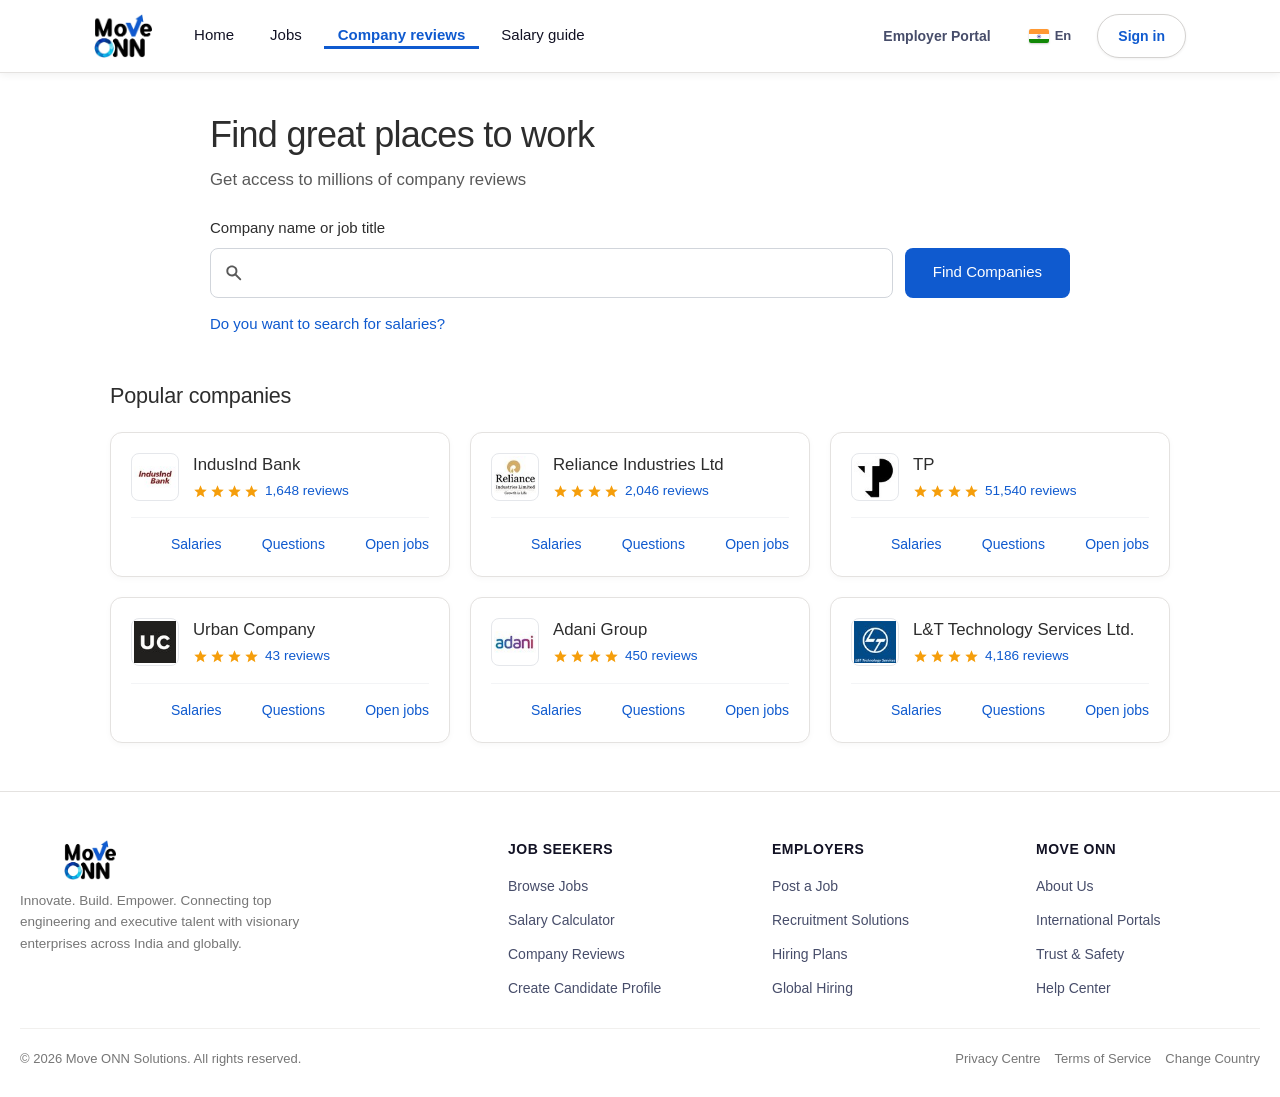
==== companies.html @ 1a577fd4 "Move ONN by Yuvi: Complete ground-up codebase with all root files" ====
<!DOCTYPE html>
<html lang="en">
<head>
  <meta charset="UTF-8">
  <meta name="viewport" content="width=device-width, initial-scale=1.0, maximum-scale=1.0, user-scalable=no, viewport-fit=cover">
  <title>Company Reviews & Top Employers - Move ONN Consultancy</title>
  <meta name="description" content="Discover top workplaces, browse employee reviews, company culture ratings, and explore open jobs across India with Move ONN Consultancy.">
  <link rel="icon" href="assets/images/moveonn-icon.png" type="image/png">

  <!-- Local Offline CSS Engine (Strictly Modular, Zero External CDN) -->
  <link rel="stylesheet" href="css/bootstrap.min.css">
  <link rel="stylesheet" href="css/common.css">
  <link rel="stylesheet" href="css/header.css">
  <link rel="stylesheet" href="css/companies.css">
  <link rel="stylesheet" href="css/footer.css">

  <!-- Instant Pre-Hydration & Zero-FOUC Engine -->
  <script>
    (function() {
      try {
        var c = localStorage.getItem('jt_country') || 'IN';
        var l = localStorage.getItem('jt_lang') || 'en';
        var u = localStorage.getItem('moveonn_user') || null;
        document.documentElement.setAttribute('data-country', c);
        document.documentElement.setAttribute('data-lang', l);
        document.documentElement.setAttribute('lang', l);
        if (u) {
          document.documentElement.classList.add('jt-user-logged-in');
        }
      } catch(e) {}
    })();
  </script>
</head>
<body class="page-companies">

  <!-- ==========================================================================
       1. Single Unified Responsive Navbar (Complies with PROJECT_STANDARDS.md)
       ========================================================================== -->
  <header class="jt-header">
    <div class="container jt-navbar">
      
      <!-- Brand Logo -->
      <a href="index.html" class="jt-brand" aria-label="Move ONN Home">
        <img src="assets/images/moveonn-logo.png" alt="Move ONN" class="jt-logo">
      </a>

      <!-- Desktop Navigation Menu (Visible >= 992px) -->
      <nav class="jt-nav-menu" aria-label="Main Navigation">
        <ul class="jt-nav-list">
          <li><a href="index.html" class="jt-nav-item">Home</a></li>
          <li><a href="jobs.html" class="jt-nav-item">Jobs</a></li>
          <li><a href="companies.html" class="jt-nav-item active">Company reviews</a></li>
          <li><a href="salaries.html" class="jt-nav-item">Salary guide</a></li>
        </ul>
      </nav>

      <!-- Right Action Area -->
      <div class="jt-nav-actions">
        <a href="hire.html" class="jt-btn-hire">Employer Portal</a>
        <!-- Country Selector -->
        <a href="countries.html" class="jt-action-country" aria-label="Change country">
          <span class="jt-flag"><img src="assets/flags/in.svg" alt="India" class="jt-nav-flag-img"></span> <span class="jt-lang">En</span>
        </a>
        <script>
          (function(){
            try {
              var f = localStorage.getItem('jt_flag');
              var l = localStorage.getItem('jt_lang');
              if (f) {
                var el = document.currentScript.previousElementSibling.querySelector('.jt-nav-flag-img');
                if (el) el.src = f;
              }
              if (l) {
                var tl = document.currentScript.previousElementSibling.querySelector('.jt-lang');
                if (tl) tl.textContent = l.toUpperCase();
              }
            } catch(e){}
          })();
        </script>

        <!-- Dynamic Auth Button (Sign In Button / Profile Avatar) -->
        <div id="jtAuthButtonContainer">
          <button type="button" class="jt-btn-signin-nav" onclick="window.openAuthModal('signin')">
            Sign in
          </button>
        </div>
        <script>
          (function(){
            try {
              var u = localStorage.getItem('moveonn_user') || null;
              if (u) {
                var user = JSON.parse(u);
                var email = (user && user.email) ? user.email.toLowerCase().trim() : '';
                var safeEmail = email ? email.replace(/[^a-z0-9]/g, '_') : '';
                var cImg = null;
                if (safeEmail) {
                  cImg = localStorage.getItem('jt_user_avatar_img__' + safeEmail);
                }
                if (!cImg && email) {
                  cImg = localStorage.getItem('jt_user_avatar_img__' + email);
                }
                if (!cImg) {
                  cImg = localStorage.getItem('jt_user_avatar_img') || (user ? user.avatar : null);
                }
                var avatarInner = cImg 
                  ? '<img src="' + cImg + '" alt="' + (user.name || '') + '" style="width:100%; height:100%; object-fit:cover; border-radius:50%;">'
                  : '<svg viewBox="0 0 24 24" width="22" height="22" fill="#64748b" style="display:block;"><path d="M12 12c2.76 0 5-2.24 5-5s-2.24-5-5-5-5 2.24-5 5 2.24 5 5 5zm0 2c-3.33 0-10 1.67-10 5v3h20v-3c0-3.33-6.67-5-10-5z" /></svg>';
                
                var plan = email ? (localStorage.getItem('jt_user_plan__' + email) || 'free') : 'free';
                var planBadge = '';
                if (plan === 'growth') planBadge = '<span style="margin-left:auto; font-size:10px; padding:2px 6px; background:#004687; color:#fff; border-radius:4px; font-weight:700;">PRO</span>';
                else if (plan === 'enterprise') planBadge = '<span style="margin-left:auto; font-size:10px; padding:2px 6px; background:#004687; color:#fff; border-radius:4px; font-weight:700;">ENTERPRISE</span>';
                
                var c = document.getElementById('jtAuthButtonContainer');
                if (c) {
                  c.innerHTML = '<div class="position-relative">' +
                    '<button type="button" class="jt-user-avatar-btn" id="jtUserAvatarBtn" aria-label="User account menu" aria-expanded="false" onclick="window.handleAvatarClick(event)">' +
                    avatarInner +
                    '</button>' +
                    '<div class="jt-user-dropdown" id="jtUserDropdown">' +
                    '<a href="profile.html" class="jt-user-dropdown-link"><svg width="16" height="16" fill="none" stroke="currentColor" stroke-width="2" viewBox="0 0 24 24"><path d="M20 21v-2a4 4 0 0 0-4-4H8a4 4 0 0 0-4 4v2"></path><circle cx="12" cy="7" r="4"></circle></svg><span>Profile Dashboard</span>' + planBadge + '</a>' +
                    '<a href="jobs.html?tab=saved" class="jt-user-dropdown-link"><svg width="16" height="16" fill="none" stroke="currentColor" stroke-width="2" viewBox="0 0 24 24"><path d="M19 21l-7-5-7 5V5a2 2 0 0 1 2-2h10a2 2 0 0 1 2 2z"></path></svg><span>My Saved Jobs</span></a>' +
                    '<a href="employer-dashboard.html" class="jt-user-dropdown-link"><svg width="16" height="16" fill="none" stroke="currentColor" stroke-width="2" viewBox="0 0 24 24"><rect x="2" y="7" width="20" height="14" rx="2" ry="2"></rect><path d="M16 21V5a2 2 0 0 0-2-2h-4a2 2 0 0 0-2 2v16"></path></svg><span>Employer Portal</span></a>' +
                    '<div class="jt-user-dropdown-divider"></div>' +
                    '<button type="button" class="jt-user-dropdown-signout" onclick="window.performSignOut()"><svg width="16" height="16" fill="none" stroke="currentColor" stroke-width="2" viewBox="0 0 24 24"><path d="M9 21H5a2 2 0 0 1-2-2V5a2 2 0 0 1 2-2h4"></path><polyline points="16 17 21 12 16 7"></polyline><line x1="21" y1="12" x2="9" y2="12"></line></svg><span>Sign out</span></button>' +
                    '</div></div>';
                }
              }
            } catch(e) {}
          })();
        </script>

        <!-- Mobile Hamburger Toggle (Strictly hidden >= 992px) -->
        <button type="button" class="jt-burger-btn" id="jtBurgerBtn" aria-label="Toggle navigation menu" aria-expanded="false">
          <span class="jt-burger-line"></span>
          <span class="jt-burger-line"></span>
          <span class="jt-burger-line"></span>
        </button>
      </div>

    </div>

    <!-- Mobile Off-Canvas Drawer (Unified within same component) -->
    <div class="jt-mobile-drawer" id="jtMobileDrawer">
      <div class="jt-drawer-backdrop" id="jtDrawerBackdrop"></div>
      <div class="jt-drawer-panel">
        <div class="jt-drawer-header">
          <img src="assets/images/moveonn-logo.png" alt="Move ONN" class="jt-logo-sm">
          <button type="button" class="jt-drawer-close" id="jtDrawerCloseBtn" aria-label="Close menu">&times;</button>
        </div>
        <div class="jt-drawer-body">
          <!-- Injected Mobile Auth Profile or Sign-in button -->
          <div id="jtDrawerAuthSection" class="jt-drawer-auth"></div>
          
          <ul class="jt-drawer-links">
            <li><a href="index.html" class="jt-drawer-link"><span>Home</span> <svg width="16" height="16" fill="none" stroke="currentColor" stroke-width="2" viewBox="0 0 24 24"><polyline points="9 18 15 12 9 6"></polyline></svg></a></li>
            <li><a href="jobs.html" class="jt-drawer-link"><span>Jobs</span> <svg width="16" height="16" fill="none" stroke="currentColor" stroke-width="2" viewBox="0 0 24 24"><polyline points="9 18 15 12 9 6"></polyline></svg></a></li>
            <li><a href="companies.html" class="jt-drawer-link active"><span>Company reviews</span> <svg width="16" height="16" fill="none" stroke="currentColor" stroke-width="2" viewBox="0 0 24 24"><polyline points="9 18 15 12 9 6"></polyline></svg></a></li>
            <li><a href="salaries.html" class="jt-drawer-link"><span>Salary guide</span> <svg width="16" height="16" fill="none" stroke="currentColor" stroke-width="2" viewBox="0 0 24 24"><polyline points="9 18 15 12 9 6"></polyline></svg></a></li>
            <li class="jt-drawer-divider"></li>
            <li><a href="hire.html#pricing" class="jt-drawer-link"><span>Pricing &amp; Plans</span> <svg width="16" height="16" fill="none" stroke="currentColor" stroke-width="2" viewBox="0 0 24 24"><polyline points="9 18 15 12 9 6"></polyline></svg></a></li>
          </ul>

          <div class="jt-drawer-divider"></div>

          <ul class="jt-drawer-secondary">
            <li><a href="countries.html" class="jt-drawer-sec-link">Change country (India)</a></li>
            <li><a href="#" class="jt-drawer-sec-link">Help Centre</a></li>
            <li><a href="#" class="jt-drawer-sec-link">Privacy Centre</a></li>
          </ul>
        </div>
      </div>
    </div>
  </header>

  <!-- ==========================================================================
       2. Main Content Area (Slim Typography & Refined Layout)
       ========================================================================== -->
  <main id="main" class="css-8mc88d">
    <div class="css-1rzs9zm">
      
      <!-- Hero Header & Search -->
      <div class="css-1f2ikp3">
        <h1 class="css-7711ne">Find great places to work</h1>
        <span class="css-1jfskg5">Get access to millions of company reviews</span>
        
        <form action="companies.html" method="GET" id="companySearchForm" autocomplete="off">
          <div class="css-17bned3">
            <div class="css-58wbay">
              <label for="company-search" class="css-10g55w1">Company name or job title</label>
              <div class="css-1615w3r">
                <span class="css-1bd60rl">
                  <span class="css-nhi90t">
                    <svg xmlns="http://www.w3.org/2000/svg" focusable="false" role="img" fill="currentColor" viewBox="0 0 24 24" aria-hidden="true" class="css-1f4rn1b"><path d="M9.452 16.137c-1.852 0-3.422-.643-4.708-1.929s-1.93-2.856-1.93-4.708c0-1.853.644-3.422 1.93-4.708C6.03 3.505 7.6 2.862 9.452 2.862c1.853 0 3.422.643 4.708 1.93 1.287 1.286 1.93 2.855 1.93 4.708a6.25 6.25 0 01-.338 2.078 5.93 5.93 0 01-.915 1.704l5.553 5.558c.21.215.316.481.316.799 0 .317-.107.581-.322.792a1.08 1.08 0 01-.796.317c-.32 0-.584-.106-.796-.317l-5.546-5.546a5.991 5.991 0 01-1.716.914 6.284 6.284 0 01-2.078.338zm0-2.275c1.214 0 2.245-.423 3.092-1.27s1.27-1.878 1.27-3.092c0-1.214-.423-2.245-1.27-3.092s-1.878-1.27-3.092-1.27c-1.214 0-2.245.423-3.092 1.27S5.09 8.286 5.09 9.5c0 1.214.423 2.245 1.27 3.092s1.878 1.27 3.092 1.27z"></path></svg>
                  </span>
                  <input type="text" autocomplete="off" placeholder="" id="company-search" name="q" class="css-1okr4px" value="">
                </span>
              </div>
            </div>
            <div class="css-18butr7">
              <button type="submit" class="css-ss49jm"><span>Find Companies</span></button>
            </div>
          </div>
        </form>

        <div class="css-1p277c">
          <a href="salaries.html" class="css-1k2hae4">Do you want to search for salaries?</a>
        </div>
      </div>

      <!-- Popular Companies Group -->
      <div data-testid="PopularCompaniesGroup" class="css-8x470g">
        <h2 class="css-rvqay8">Popular companies</h2>
        
        <ul class="css-1528nd">
          <!-- 1. IndusInd Bank -->
          <li data-testid="CompanyRow" class="css-f1udej">
            <div>
              <div class="css-ctk3l3">
                <div data-testid="CompanyLogo" class="css-3ng5dh">
                  <a href="#" tabindex="-1" aria-hidden="true" class="css-1vu5v7s">
                    <img src="assets/images/company-indusind.jpg" alt="IndusInd Bank" class="css-1vr6jiy">
                  </a>
                </div>
                <div data-testid="CompanyUrlLink">
                  <a href="#" class="css-1y3kqd5"><span class="css-1h1y3iw">IndusInd Bank</span></a>
                  <div class="css-1uyfi54">
                    <div role="img" aria-label="3.7 out of 5 stars" class="css-t7mimy">
                      <svg viewBox="0 0 24 24" fill="currentColor"><path d="M12 17.27L18.18 21l-1.64-7.03L22 9.24l-7.19-.61L12 2 9.19 8.63 2 9.24l5.46 4.73L5.82 21z"/></svg>
                      <svg viewBox="0 0 24 24" fill="currentColor"><path d="M12 17.27L18.18 21l-1.64-7.03L22 9.24l-7.19-.61L12 2 9.19 8.63 2 9.24l5.46 4.73L5.82 21z"/></svg>
                      <svg viewBox="0 0 24 24" fill="currentColor"><path d="M12 17.27L18.18 21l-1.64-7.03L22 9.24l-7.19-.61L12 2 9.19 8.63 2 9.24l5.46 4.73L5.82 21z"/></svg>
                      <svg viewBox="0 0 24 24" fill="currentColor"><path d="M12 17.27L18.18 21l-1.64-7.03L22 9.24l-7.19-.61L12 2 9.19 8.63 2 9.24l5.46 4.73L5.82 21z"/></svg>
                    </div>
                    <span class="css-93smez">1,648 reviews</span>
                  </div>
                </div>
              </div>
            </div>
            <ul class="css-1fdsiw">
              <li data-testid="SalariesLink"><a href="salaries.html?company=IndusInd%20Bank" class="css-1t3rggk">Salaries</a></li>
              <li data-testid="Q&amp;ALink"><a href="#" class="css-1t3rggk">Questions</a></li>
              <li data-testid="OpenJobsLink"><a href="jobs.html?q=IndusInd%20Bank" class="css-1t3rggk">Open jobs</a></li>
            </ul>
          </li>

          <!-- 2. Reliance Industries Ltd -->
          <li data-testid="CompanyRow" class="css-f1udej">
            <div>
              <div class="css-ctk3l3">
                <div data-testid="CompanyLogo" class="css-3ng5dh">
                  <a href="#" tabindex="-1" aria-hidden="true" class="css-1vu5v7s">
                    <img src="assets/images/company-reliance.jpg" alt="Reliance Industries Ltd" class="css-1vr6jiy">
                  </a>
                </div>
                <div data-testid="CompanyUrlLink">
                  <a href="#" class="css-1y3kqd5"><span class="css-1h1y3iw">Reliance Industries Ltd</span></a>
                  <div class="css-1uyfi54">
                    <div role="img" aria-label="4.2 out of 5 stars" class="css-t7mimy">
                      <svg viewBox="0 0 24 24" fill="currentColor"><path d="M12 17.27L18.18 21l-1.64-7.03L22 9.24l-7.19-.61L12 2 9.19 8.63 2 9.24l5.46 4.73L5.82 21z"/></svg>
                      <svg viewBox="0 0 24 24" fill="currentColor"><path d="M12 17.27L18.18 21l-1.64-7.03L22 9.24l-7.19-.61L12 2 9.19 8.63 2 9.24l5.46 4.73L5.82 21z"/></svg>
                      <svg viewBox="0 0 24 24" fill="currentColor"><path d="M12 17.27L18.18 21l-1.64-7.03L22 9.24l-7.19-.61L12 2 9.19 8.63 2 9.24l5.46 4.73L5.82 21z"/></svg>
                      <svg viewBox="0 0 24 24" fill="currentColor"><path d="M12 17.27L18.18 21l-1.64-7.03L22 9.24l-7.19-.61L12 2 9.19 8.63 2 9.24l5.46 4.73L5.82 21z"/></svg>
                    </div>
                    <span class="css-93smez">2,046 reviews</span>
                  </div>
                </div>
              </div>
            </div>
            <ul class="css-1fdsiw">
              <li data-testid="SalariesLink"><a href="salaries.html?company=Reliance%20Industries%20Ltd" class="css-1t3rggk">Salaries</a></li>
              <li data-testid="Q&amp;ALink"><a href="#" class="css-1t3rggk">Questions</a></li>
              <li data-testid="OpenJobsLink"><a href="jobs.html?q=Reliance%20Industries%20Ltd" class="css-1t3rggk">Open jobs</a></li>
            </ul>
          </li>

          <!-- 3. TP -->
          <li data-testid="CompanyRow" class="css-f1udej">
            <div>
              <div class="css-ctk3l3">
                <div data-testid="CompanyLogo" class="css-3ng5dh">
                  <a href="#" tabindex="-1" aria-hidden="true" class="css-1vu5v7s">
                    <img src="assets/images/company-tp.jpg" alt="TP" class="css-1vr6jiy">
                  </a>
                </div>
                <div data-testid="CompanyUrlLink">
                  <a href="#" class="css-1y3kqd5"><span class="css-1h1y3iw">TP</span></a>
                  <div class="css-1uyfi54">
                    <div role="img" aria-label="3.6 out of 5 stars" class="css-t7mimy">
                      <svg viewBox="0 0 24 24" fill="currentColor"><path d="M12 17.27L18.18 21l-1.64-7.03L22 9.24l-7.19-.61L12 2 9.19 8.63 2 9.24l5.46 4.73L5.82 21z"/></svg>
                      <svg viewBox="0 0 24 24" fill="currentColor"><path d="M12 17.27L18.18 21l-1.64-7.03L22 9.24l-7.19-.61L12 2 9.19 8.63 2 9.24l5.46 4.73L5.82 21z"/></svg>
                      <svg viewBox="0 0 24 24" fill="currentColor"><path d="M12 17.27L18.18 21l-1.64-7.03L22 9.24l-7.19-.61L12 2 9.19 8.63 2 9.24l5.46 4.73L5.82 21z"/></svg>
                      <svg viewBox="0 0 24 24" fill="currentColor"><path d="M12 17.27L18.18 21l-1.64-7.03L22 9.24l-7.19-.61L12 2 9.19 8.63 2 9.24l5.46 4.73L5.82 21z"/></svg>
                    </div>
                    <span class="css-93smez">51,540 reviews</span>
                  </div>
                </div>
              </div>
            </div>
            <ul class="css-1fdsiw">
              <li data-testid="SalariesLink"><a href="salaries.html?company=TP" class="css-1t3rggk">Salaries</a></li>
              <li data-testid="Q&amp;ALink"><a href="#" class="css-1t3rggk">Questions</a></li>
              <li data-testid="OpenJobsLink"><a href="jobs.html?q=TP" class="css-1t3rggk">Open jobs</a></li>
            </ul>
          </li>

          <!-- 4. Urban Company -->
          <li data-testid="CompanyRow" class="css-f1udej">
            <div>
              <div class="css-ctk3l3">
                <div data-testid="CompanyLogo" class="css-3ng5dh">
                  <a href="#" tabindex="-1" aria-hidden="true" class="css-1vu5v7s">
                    <img src="assets/images/company-urbancompany.jpg" alt="Urban Company" class="css-1vr6jiy">
                  </a>
                </div>
                <div data-testid="CompanyUrlLink">
                  <a href="#" class="css-1y3kqd5"><span class="css-1h1y3iw">Urban Company</span></a>
                  <div class="css-1uyfi54">
                    <div role="img" aria-label="4.0 out of 5 stars" class="css-t7mimy">
                      <svg viewBox="0 0 24 24" fill="currentColor"><path d="M12 17.27L18.18 21l-1.64-7.03L22 9.24l-7.19-.61L12 2 9.19 8.63 2 9.24l5.46 4.73L5.82 21z"/></svg>
                      <svg viewBox="0 0 24 24" fill="currentColor"><path d="M12 17.27L18.18 21l-1.64-7.03L22 9.24l-7.19-.61L12 2 9.19 8.63 2 9.24l5.46 4.73L5.82 21z"/></svg>
                      <svg viewBox="0 0 24 24" fill="currentColor"><path d="M12 17.27L18.18 21l-1.64-7.03L22 9.24l-7.19-.61L12 2 9.19 8.63 2 9.24l5.46 4.73L5.82 21z"/></svg>
                      <svg viewBox="0 0 24 24" fill="currentColor"><path d="M12 17.27L18.18 21l-1.64-7.03L22 9.24l-7.19-.61L12 2 9.19 8.63 2 9.24l5.46 4.73L5.82 21z"/></svg>
                    </div>
                    <span class="css-93smez">43 reviews</span>
                  </div>
                </div>
              </div>
            </div>
            <ul class="css-1fdsiw">
              <li data-testid="SalariesLink"><a href="salaries.html?company=Urban%20Company" class="css-1t3rggk">Salaries</a></li>
              <li data-testid="Q&amp;ALink"><a href="#" class="css-1t3rggk">Questions</a></li>
              <li data-testid="OpenJobsLink"><a href="jobs.html?q=Urban%20Company" class="css-1t3rggk">Open jobs</a></li>
            </ul>
          </li>

          <!-- 5. Adani Group -->
          <li data-testid="CompanyRow" class="css-f1udej">
            <div>
              <div class="css-ctk3l3">
                <div data-testid="CompanyLogo" class="css-3ng5dh">
                  <a href="#" tabindex="-1" aria-hidden="true" class="css-1vu5v7s">
                    <img src="assets/images/company-adani.jpg" alt="Adani Group" class="css-1vr6jiy">
                  </a>
                </div>
                <div data-testid="CompanyUrlLink">
                  <a href="#" class="css-1y3kqd5"><span class="css-1h1y3iw">Adani Group</span></a>
                  <div class="css-1uyfi54">
                    <div role="img" aria-label="4.0 out of 5 stars" class="css-t7mimy">
                      <svg viewBox="0 0 24 24" fill="currentColor"><path d="M12 17.27L18.18 21l-1.64-7.03L22 9.24l-7.19-.61L12 2 9.19 8.63 2 9.24l5.46 4.73L5.82 21z"/></svg>
                      <svg viewBox="0 0 24 24" fill="currentColor"><path d="M12 17.27L18.18 21l-1.64-7.03L22 9.24l-7.19-.61L12 2 9.19 8.63 2 9.24l5.46 4.73L5.82 21z"/></svg>
                      <svg viewBox="0 0 24 24" fill="currentColor"><path d="M12 17.27L18.18 21l-1.64-7.03L22 9.24l-7.19-.61L12 2 9.19 8.63 2 9.24l5.46 4.73L5.82 21z"/></svg>
                      <svg viewBox="0 0 24 24" fill="currentColor"><path d="M12 17.27L18.18 21l-1.64-7.03L22 9.24l-7.19-.61L12 2 9.19 8.63 2 9.24l5.46 4.73L5.82 21z"/></svg>
                    </div>
                    <span class="css-93smez">450 reviews</span>
                  </div>
                </div>
              </div>
            </div>
            <ul class="css-1fdsiw">
              <li data-testid="SalariesLink"><a href="salaries.html?company=Adani%20Group" class="css-1t3rggk">Salaries</a></li>
              <li data-testid="Q&amp;ALink"><a href="#" class="css-1t3rggk">Questions</a></li>
              <li data-testid="OpenJobsLink"><a href="jobs.html?q=Adani%20Group" class="css-1t3rggk">Open jobs</a></li>
            </ul>
          </li>

          <!-- 6. L&T Technology Services Ltd. -->
          <li data-testid="CompanyRow" class="css-f1udej">
            <div>
              <div class="css-ctk3l3">
                <div data-testid="CompanyLogo" class="css-3ng5dh">
                  <a href="#" tabindex="-1" aria-hidden="true" class="css-1vu5v7s">
                    <img src="assets/images/company-ltts.jpg" alt="L&T Technology Services Ltd." class="css-1vr6jiy">
                  </a>
                </div>
                <div data-testid="CompanyUrlLink">
                  <a href="#" class="css-1y3kqd5"><span class="css-1h1y3iw">L&amp;T Technology Services Ltd.</span></a>
                  <div class="css-1uyfi54">
                    <div role="img" aria-label="3.9 out of 5 stars" class="css-t7mimy">
                      <svg viewBox="0 0 24 24" fill="currentColor"><path d="M12 17.27L18.18 21l-1.64-7.03L22 9.24l-7.19-.61L12 2 9.19 8.63 2 9.24l5.46 4.73L5.82 21z"/></svg>
                      <svg viewBox="0 0 24 24" fill="currentColor"><path d="M12 17.27L18.18 21l-1.64-7.03L22 9.24l-7.19-.61L12 2 9.19 8.63 2 9.24l5.46 4.73L5.82 21z"/></svg>
                      <svg viewBox="0 0 24 24" fill="currentColor"><path d="M12 17.27L18.18 21l-1.64-7.03L22 9.24l-7.19-.61L12 2 9.19 8.63 2 9.24l5.46 4.73L5.82 21z"/></svg>
                      <svg viewBox="0 0 24 24" fill="currentColor"><path d="M12 17.27L18.18 21l-1.64-7.03L22 9.24l-7.19-.61L12 2 9.19 8.63 2 9.24l5.46 4.73L5.82 21z"/></svg>
                    </div>
                    <span class="css-93smez">4,186 reviews</span>
                  </div>
                </div>
              </div>
            </div>
            <ul class="css-1fdsiw">
              <li data-testid="SalariesLink"><a href="salaries.html?company=L%26amp%3BT%20Technology%20Services%20Ltd." class="css-1t3rggk">Salaries</a></li>
              <li data-testid="Q&amp;ALink"><a href="#" class="css-1t3rggk">Questions</a></li>
              <li data-testid="OpenJobsLink"><a href="jobs.html?q=L%26amp%3BT%20Technology%20Services%20Ltd." class="css-1t3rggk">Open jobs</a></li>
            </ul>
          </li>
        </ul>
      </div>

    </div>
  </main>

  <!-- ==========================================================================
       3. Footer Component
       ========================================================================== -->
  <footer class="jt-footer">
    <div class="container">
      <div class="jt-footer-top">
        
        <!-- Brand Column -->
        <div class="jt-footer-brand">
          <img src="assets/images/moveonn-logo.png" alt="Move ONN" class="jt-footer-logo">
          <p class="jt-footer-tagline">Innovate. Build. Empower. Connecting top engineering and executive talent with visionary enterprises across India and globally.</p>
        </div>

        <!-- Job Seekers Column -->
        <div>
          <h3 class="jt-footer-col-title">Job Seekers</h3>
          <ul class="jt-footer-links">
            <li><a href="jobs.html" class="jt-footer-link">Browse Jobs</a></li>
            <li><a href="salaries.html" class="jt-footer-link">Salary Calculator</a></li>
            <li><a href="companies.html" class="jt-footer-link">Company Reviews</a></li>
            <li><a href="#" onclick="window.openAuthModal('signup'); return false;" class="jt-footer-link">Create Candidate Profile</a></li>
          </ul>
        </div>

        <!-- Employers Column -->
        <div>
          <h3 class="jt-footer-col-title">Employers</h3>
          <ul class="jt-footer-links">
            <li><a href="hire.html" class="jt-footer-link">Post a Job</a></li>
            <li><a href="hire.html#talent" class="jt-footer-link">Recruitment Solutions</a></li>
            <li><a href="hire.html#pricing" class="jt-footer-link">Hiring Plans</a></li>
            <li><a href="countries.html" class="jt-footer-link">Global Hiring</a></li>
          </ul>
        </div>

        <!-- About & Legal Column -->
        <div>
          <h3 class="jt-footer-col-title">Move ONN</h3>
          <ul class="jt-footer-links">
            <li><a href="companies.html" class="jt-footer-link">About Us</a></li>
            <li><a href="countries.html" class="jt-footer-link">International Portals</a></li>
            <li><a href="#" onclick="window.showToast('Security and Compliance: GDPR & ISO-27001 Certified.'); return false;" class="jt-footer-link">Trust & Safety</a></li>
            <li><a href="#" onclick="window.showToast('Customer support is active 24/7.'); return false;" class="jt-footer-link">Help Center</a></li>
          </ul>
        </div>

      </div>

      <!-- Footer Bottom -->
      <div class="jt-footer-bottom">
        <div>© 2026 Move ONN Solutions. All rights reserved.</div>
        <ul class="jt-footer-legal-links">
          <li><a href="#" onclick="window.showToast('Privacy Policy: All candidate data is securely encrypted.'); return false;">Privacy Centre</a></li>
          <li><a href="#" onclick="window.showToast('Terms: Move ONN is an equal opportunity recruitment consultancy.'); return false;">Terms of Service</a></li>
          <li><a href="countries.html">Change Country</a></li>
        </ul>
      </div>
    </div>
  </footer>

  <!-- ==========================================================================
       4. Responsive Auth Modal (Sign In / Register Popup)
       ========================================================================== -->
  <!-- ==========================================================================
       Responsive Auth Popup Modal (2-Column Horizontal on Desktop/Tablet)
       ========================================================================== -->
    <!-- ==========================================================================
       Responsive Auth Popup Modal System (Sliding Diagonal Animated Layout)
       ========================================================================== -->
  <!-- ==========================================================================
       Move ONN Dynamic Responsive Authentication Modal Dialog
       ========================================================================== -->
  <div class="jt-modal-backdrop" id="jtAuthModal" role="dialog" aria-modal="true" aria-labelledby="jtAuthTitle">
    <div class="jt-modal-dialog-wrap">
      
      <div class="wrapper" id="jtAuthWrapper">
        <button type="button" class="jt-modal-close" id="jtAuthCloseBtn" aria-label="Close authentication modal">&times;</button>
        <span class="bg-animate"></span>
        <span class="bg-animate2"></span>

        <!-- ================= LOGIN FORM BOX ================= -->
        <div class="form-box login">
          <h2 class="animation" style="--i:0; --j:21;" id="jtAuthTitle">Welcome Back</h2>
          <p class="subtext animation" style="--i:1; --j:22;">Sign in to your Move ONN account</p>

          <!-- Social OAuth Buttons -->
          <div class="jt-social-auth-wrap animation" style="--i:1; --j:22;">
            <button type="button" class="jt-btn-social jt-btn-google" id="jtGoogleBtn" onclick="window.handleGoogleLogin(event)">
              <svg viewBox="0 0 24 24"><path fill="#4285F4" d="M22.56 12.25c0-.78-.07-1.53-.2-2.25H12v4.26h5.92c-.26 1.37-1.04 2.53-2.21 3.31v2.77h3.57c2.08-1.92 3.28-4.74 3.28-8.09z"/><path fill="#34A853" d="M12 23c2.97 0 5.46-.98 7.28-2.66l-3.57-2.77c-.98.66-2.23 1.06-3.71 1.06-2.86 0-5.29-1.93-6.16-4.53H2.18v2.84C3.99 20.53 7.7 23 12 23z"/><path fill="#FBBC05" d="M5.84 14.09c-.22-.66-.35-1.36-.35-2.09s.13-1.43.35-2.09V7.06H2.18C1.43 8.55 1 10.22 1 12s.43 3.45 1.18 4.94l2.85-2.22.81-.63z"/><path fill="#EA4335" d="M12 5.38c1.62 0 3.06.56 4.21 1.64l3.15-3.15C17.45 2.09 14.97 1 12 1 7.7 1 3.99 3.47 2.18 7.06l3.66 2.84c.87-2.6 3.3-4.52 6.16-4.52z"/></svg>
              <span>Google</span>
            </button>
            <button type="button" class="jt-btn-social jt-btn-apple" id="jtAppleBtn" onclick="window.handleAppleLogin(event)">
              <svg viewBox="0 0 24 24" fill="currentColor"><path d="M18.71 19.5c-.83 1.24-1.71 2.45-3.05 2.47-1.34.03-1.77-.79-3.29-.79-1.53 0-2 .77-3.27.82-1.31.05-2.3-1.32-3.14-2.53C4.25 17 2.94 12.45 4.7 9.39c.87-1.52 2.43-2.48 4.12-2.51 1.28-.02 2.5.87 3.29.87.78 0 2.26-1.07 3.81-.91.65.03 2.47.26 3.64 1.98-.09.06-2.17 1.28-2.15 3.81.03 3.02 2.65 4.03 2.68 4.04-.03.07-.42 1.44-1.38 2.83M15.97 6.37c.61-.75 1.04-1.8 1.01-2.87-.96.04-2.1.65-2.76 1.42-.58.68-1.09 1.76-1.03 2.81 1.07.08 2.16-.58 2.78-1.36z"/></svg>
              <span>Apple</span>
            </button>
          </div>

          <div class="jt-auth-or-line animation" style="--i:1; --j:22;"><span>or with email</span></div>

          <form id="loginForm" class="jt-auth-form" action="#" autocomplete="off" onsubmit="window.handleLoginFormSubmit(event)">
            <div class="input-box animation" style="--i:1; --j:22;">
              <input type="email" id="login-username" required autocomplete="off" value="" placeholder=" ">
              <label for="login-username">Company Email</label>
              <span class="input-icon">
                <svg width="18" height="18" fill="none" stroke="currentColor" stroke-width="2" viewBox="0 0 24 24"><path d="M4 4h16c1.1 0 2 .9 2 2v12c0 1.1-.9 2-2 2H4c-1.1 0-2-.9-2-2V6c0-1.1.9-2 2-2z"></path><polyline points="22,6 12,13 2,6"></polyline></svg>
              </span>
            </div>

            <div class="input-box animation" style="--i:2; --j:23;">
              <input type="password" id="login-password" required autocomplete="new-password" value="" placeholder=" ">
              <label for="login-password">Password</label>
              <span class="toggle-password" data-target="login-password" title="Show / Hide Password">
                <svg class="eye-icon" width="18" height="18" fill="none" stroke="currentColor" stroke-width="2" viewBox="0 0 24 24"><path d="M1 12s4-8 11-8 11 8 11 8-4 8-11 8-11-8-11-8z"></path><circle cx="12" cy="12" r="3"></circle></svg>
              </span>
            </div>

            <button type="submit" class="btn animation" id="jtLoginSubmitBtn" style="--i:3; --j:24;">Sign In</button>
            
            <div class="logreg-link animation" style="--i:4; --j:25;">
              <p>Don't have an account? <a href="javascript:void(0)" class="register-link" onclick="window.switchAuthTab('signup')">Sign Up</a></p>
            </div>
          </form>
        </div>

        <!-- ================= DESKTOP INFO: LOGIN ================= -->
        <div class="info-text login">
          <h2 class="animation" style="--i:0; --j:20;">Welcome <span class="cyan-text" style="color: #0ccbe8 !important;">Back!</span></h2>
          <p class="animation" style="--i:1; --j:21;">Empowering your high-performance career opportunities and enterprise recruitment workflows.</p>
        </div>

        <!-- ================= REGISTER FORM BOX ================= -->
        <div class="form-box register">
          <h2 class="animation" style="--i:17; --j:0;">Create Account</h2>
          <p class="subtext animation" style="--i:18; --j:1;">Join the Move ONN community</p>

          <!-- Social OAuth Buttons -->
          <div class="jt-social-auth-wrap animation" style="--i:18; --j:1;">
            <button type="button" class="jt-btn-social jt-btn-google" id="jtRegGoogleBtn" onclick="window.handleGoogleLogin(event)">
              <svg viewBox="0 0 24 24"><path fill="#4285F4" d="M22.56 12.25c0-.78-.07-1.53-.2-2.25H12v4.26h5.92c-.26 1.37-1.04 2.53-2.21 3.31v2.77h3.57c2.08-1.92 3.28-4.74 3.28-8.09z"/><path fill="#34A853" d="M12 23c2.97 0 5.46-.98 7.28-2.66l-3.57-2.77c-.98.66-2.23 1.06-3.71 1.06-2.86 0-5.29-1.93-6.16-4.53H2.18v2.84C3.99 20.53 7.7 23 12 23z"/><path fill="#FBBC05" d="M5.84 14.09c-.22-.66-.35-1.36-.35-2.09s.13-1.43.35-2.09V7.06H2.18C1.43 8.55 1 10.22 1 12s.43 3.45 1.18 4.94l2.85-2.22.81-.63z"/><path fill="#EA4335" d="M12 5.38c1.62 0 3.06.56 4.21 1.64l3.15-3.15C17.45 2.09 14.97 1 12 1 7.7 1 3.99 3.47 2.18 7.06l3.66 2.84c.87-2.6 3.3-4.52 6.16-4.52z"/></svg>
              <span>Google</span>
            </button>
            <button type="button" class="jt-btn-social jt-btn-apple" id="jtRegAppleBtn" onclick="window.handleAppleLogin(event)">
              <svg viewBox="0 0 24 24" fill="currentColor"><path d="M18.71 19.5c-.83 1.24-1.71 2.45-3.05 2.47-1.34.03-1.77-.79-3.29-.79-1.53 0-2 .77-3.27.82-1.31.05-2.3-1.32-3.14-2.53C4.25 17 2.94 12.45 4.7 9.39c.87-1.52 2.43-2.48 4.12-2.51 1.28-.02 2.5.87 3.29.87.78 0 2.26-1.07 3.81-.91.65.03 2.47.26 3.64 1.98-.09.06-2.17 1.28-2.15 3.81.03 3.02 2.65 4.03 2.68 4.04-.03.07-.42 1.44-1.38 2.83M15.97 6.37c.61-.75 1.04-1.8 1.01-2.87-.96.04-2.1.65-2.76 1.42-.58.68-1.09 1.76-1.03 2.81 1.07.08 2.16-.58 2.78-1.36z"/></svg>
              <span>Apple</span>
            </button>
          </div>

          <div class="jt-auth-or-line animation" style="--i:18; --j:1;"><span>or with email</span></div>

          <form id="registerForm" class="jt-auth-form" action="#" autocomplete="off" onsubmit="window.handleRegFormSubmit(event)">
            <div class="input-box animation" style="--i:18; --j:1;">
              <input type="text" id="reg-name" required autocomplete="off" value="" placeholder=" ">
              <label for="reg-name">Full Name</label>
              <span class="input-icon">
                <svg width="18" height="18" fill="none" stroke="currentColor" stroke-width="2" viewBox="0 0 24 24"><path d="M20 21v-2a4 4 0 0 0-4-4H8a4 4 0 0 0-4 4v2"></path><circle cx="12" cy="7" r="4"></circle></svg>
              </span>
            </div>

            <div class="input-box animation" style="--i:19; --j:2;">
              <input type="email" id="reg-email" required autocomplete="off" value="" placeholder=" ">
              <label for="reg-email">Company Email</label>
              <span class="input-icon">
                <svg width="18" height="18" fill="none" stroke="currentColor" stroke-width="2" viewBox="0 0 24 24"><path d="M4 4h16c1.1 0 2 .9 2 2v12c0 1.1-.9 2-2 2H4c-1.1 0-2-.9-2-2V6c0-1.1.9-2 2-2z"></path><polyline points="22,6 12,13 2,6"></polyline></svg>
              </span>
            </div>

            <div class="input-box animation" style="--i:20; --j:3;">
              <input type="password" id="reg-password" required autocomplete="new-password" value="" placeholder=" ">
              <label for="reg-password">Password</label>
              <span class="toggle-password" data-target="reg-password" title="Show / Hide Password">
                <svg class="eye-icon" width="18" height="18" fill="none" stroke="currentColor" stroke-width="2" viewBox="0 0 24 24"><path d="M1 12s4-8 11-8 11 8 11 8-4 8-11 8-11-8-11-8z"></path><circle cx="12" cy="12" r="3"></circle></svg>
              </span>
            </div>

            <button type="submit" class="btn animation" id="jtRegSubmitBtn" style="--i:21; --j:4;">Create Account</button>
            
            <div class="logreg-link animation" style="--i:22; --j:5;">
              <p>Already have an account? <a href="javascript:void(0)" class="login-link" onclick="window.switchAuthTab('signin')">Sign In</a></p>
            </div>
          </form>
        </div>

        <!-- ================= DESKTOP INFO: REGISTER ================= -->
        <div class="info-text register">
          <h2 class="animation" style="--i:17; --j:0;"><span class="cyan-text" style="color: #0ccbe8 !important;">JOIN</span> US TODAY!</h2>
          <p class="animation" style="--i:18; --j:1;">Build, scale and innovate with our next-generation digital cloud architecture and tools.</p>
        </div>
      </div>

    </div>
  </div>

<!-- Application Controllers -->
  <script src="js/common.js"></script>
  <script src="js/companies.js"></script>
</body>
</html>
---- css/common.css ----
/* Move ONN - Brand Design System & Common Core (common.css) */
:root {
  /* Brand Palette from Move ONN Official Logo */
  --jt-primary: #0f5acf;
  --jt-primary-hover: #0c47a4;
  --jt-action: #1264e8;
  --jt-action-hover: #0d4eb8;
  --jt-orange: #0ccbe8;
  --jt-cyan: #0ccbe8;
  --jt-accent: #0ccbe8;
  --jt-orange-hover: #00b4d8;
  --jt-cyan-hover: #00b4d8;
  --jt-accent-hover: #00b4d8;
  
  /* Neutral Palette */
  --jt-bg: #f8f9fa;
  --jt-card-bg: #ffffff;
  --jt-border: #e4e2e0;
  --jt-border-light: #f1f0ee;
  --jt-border-dark: #d4d2d0;
  
  /* Typography Colors */
  --jt-text-dark: #121224;
  --jt-text-body: #474d6a;
  --jt-text-muted: #767676;
  --jt-text-light: #949494;
  
  /* Status Colors */
  --jt-success: #1f662c;
  --jt-success-bg: #e4f7e6;
  --jt-warning: #b16300;
  --jt-warning-bg: #fdefe9;
  --jt-danger: #d93a40;
  --jt-danger-bg: #feeeef;
  
  /* Typography Font Stacks */
  --jt-font: 'Noto Sans', 'Segoe UI', -apple-system, BlinkMacSystemFont, Roboto, Helvetica, Arial, sans-serif;
  
  /* Shadow Elevation */
  --jt-shadow-sm: 0 1px 3px rgba(0, 0, 0, 0.06);
  --jt-shadow-md: 0 4px 16px rgba(0, 0, 0, 0.08);
  --jt-shadow-lg: 0 12px 32px rgba(0, 0, 0, 0.12);
  --jt-shadow-capsule: 0 4px 20px rgba(15, 90, 207, 0.08);
}

/* ==========================================================================
   Base Resets & Viewport Containment
   ========================================================================== */
html {
  font-family: var(--jt-font);
  font-size: 16px;
  line-height: 1.5;
  -webkit-text-size-adjust: 100%;
  -webkit-font-smoothing: antialiased;
  -moz-osx-font-smoothing: grayscale;
  scroll-behavior: smooth;
  box-sizing: border-box;
}

html, body {
  overflow-x: clip !important;
  max-width: 100vw;
  width: 100%;
  touch-action: pan-y;
  -webkit-text-size-adjust: 100%;
  box-sizing: border-box;
}

*, *::before, *::after {
  box-sizing: border-box;
}

@media (max-width: 480px) {
  .container {
    padding-left: 10px !important;
    padding-right: 10px !important;
    max-width: 100% !important;
    width: 100% !important;
    box-sizing: border-box !important;
  }
}

@media (max-width: 320px) {
  .container {
    padding-left: 6px !important;
    padding-right: 6px !important;
  }
}

/* Modal open background scroll lock without scroll collapse */
html.modal-open,
body.modal-open,
html.jt-modal-open,
body.jt-modal-open,
html.jt-modal-locked,
body.jt-modal-locked {
  overflow: hidden !important;
  overscroll-behavior: none !important;
  touch-action: none;
}

/* Prevent mobile auto-zoom on input focus (iOS Safari font-size < 16px threshold) */
@media screen and (max-width: 768px) {
  input, select, textarea {
    font-size: 16px !important;
  }
}

body {
  margin: 0;
  padding: 0;
  font-family: var(--jt-font);
  color: var(--jt-text-body);
  background-color: var(--jt-bg);
  min-height: 100vh;
  display: flex;
  flex-direction: column;
  overflow-x: hidden;
  width: 100%;
  position: relative;
}

main {
  flex: 1 0 auto;
  width: 100%;
}

/* Universal SVG Safety Guard */
svg:not([width]) {
  max-width: 100%;
  height: auto;
}

a {
  color: var(--jt-action);
  text-decoration: none;
  transition: color 0.15s ease, background-color 0.15s ease, border-color 0.15s ease;
}
a:hover {
  color: var(--jt-action-hover);
}

img, svg {
  max-width: 100%;
  height: auto;
  vertical-align: middle;
}

button, input, select, textarea {
  font-family: inherit;
  font-size: inherit;
  line-height: inherit;
}

/* Screen-Reader & Accessibility Hidden (Fixed: permanently cures the stray "Content" bug) */
.visually-hidden,
.esbq1260,
.sr-only {
  position: absolute !important;
  width: 1px !important;
  height: 1px !important;
  padding: 0 !important;
  margin: -1px !important;
  overflow: hidden !important;
  clip: rect(0, 0, 0, 0) !important;
  white-space: nowrap !important;
  border: 0 !important;
}

/* ==========================================================================
   Brand Buttons & Badges
   ========================================================================== */
.btn-jt-primary {
  display: inline-flex;
  align-items: center;
  justify-content: center;
  gap: 8px;
  background-color: var(--jt-primary);
  color: #ffffff !important;
  font-weight: 700;
  font-size: 15px;
  padding: 10px 24px;
  border-radius: 9999px;
  border: none;
  cursor: pointer;
  box-shadow: 0 2px 8px rgba(15, 90, 207, 0.25);
  transition: background-color 0.2s ease, transform 0.1s ease, box-shadow 0.2s ease;
  min-height: 44px;
}
.btn-jt-primary:hover {
  background-color: var(--jt-primary-hover);
  box-shadow: 0 4px 12px rgba(15, 90, 207, 0.35);
}
.btn-jt-primary:active {
  transform: translateY(1px);
}

.btn-jt-outline {
  display: inline-flex;
  align-items: center;
  justify-content: center;
  gap: 8px;
  background-color: #ffffff;
  color: var(--jt-primary) !important;
  font-weight: 600;
  font-size: 14px;
  padding: 8px 20px;
  border-radius: 9999px;
  border: 1px solid var(--jt-border-dark);
  cursor: pointer;
  transition: all 0.2s ease;
  min-height: 44px;
}
.btn-jt-outline:hover {
  border-color: var(--jt-primary);
  background-color: #f0f5ff;
}

.btn-jt-orange {
  display: inline-flex;
  align-items: center;
  justify-content: center;
  gap: 8px;
  background: linear-gradient(135deg, #0f5acf 0%, #1264e8 100%);
  color: #ffffff !important;
  font-weight: 700;
  font-size: 15px;
  padding: 10px 24px;
  border-radius: 9999px;
  border: none;
  cursor: pointer;
  box-shadow: 0 2px 8px rgba(12, 203, 232, 0.16);
  transition: all 0.2s ease;
  min-height: 44px;
}
.btn-jt-orange:hover {
  background: linear-gradient(135deg, #0c47a4 0%, #0f5acf 100%);
}

.jt-badge-blue {
  font-size: 11px;
  font-weight: 600;
  color: var(--jt-primary);
  background-color: #eaf1ff;
  padding: 3px 8px;
  border-radius: 12px;
  display: inline-flex;
  align-items: center;
}

.jt-badge-green {
  font-size: 11px;
  font-weight: 600;
  color: var(--jt-success);
  background-color: var(--jt-success-bg);
  padding: 3px 8px;
  border-radius: 12px;
  display: inline-flex;
  align-items: center;
}

.jt-badge-orange {
  font-size: 11px;
  font-weight: 600;
  color: var(--jt-orange);
  background-color: #fff4e5;
  padding: 3px 8px;
  border-radius: 12px;
  display: inline-flex;
  align-items: center;
}

/* ==========================================================================
   Move ONN Sliding Interactive Authentication Modal
   Centered in Viewport without Clipping, Single Centered Logo, Internal Close Cross
   ========================================================================== */
.jt-modal-backdrop {
  position: fixed;
  inset: 0;
  width: 100vw;
  height: 100vh;
  background: rgba(15, 23, 42, 0.65);
  backdrop-filter: blur(6px);
  -webkit-backdrop-filter: blur(6px);
  z-index: 100000 !important;
  display: none;
  align-items: center !important;
  justify-content: center !important;
  overflow-y: auto;
  -webkit-overflow-scrolling: touch;
  padding: 24px;
  opacity: 0;
  transition: opacity 0.25s ease;
  box-sizing: border-box;
}

.jt-modal-backdrop.is-open {
  display: flex !important;
  align-items: center !important;
  justify-content: center !important;
  opacity: 1;
}

.jt-modal-dialog-wrap {
  position: relative;
  margin: auto !important;
  max-width: 100%;
  display: flex;
  justify-content: center;
  align-items: center;
}

/* Close Cross Icon inside the Card */
.jt-modal-close {
  position: absolute;
  top: 14px;
  right: 16px;
  width: 32px;
  height: 32px;
  background: transparent !important;
  border: none !important;
  border-radius: 0 !important;
  box-shadow: none !important;
  color: #64748b;
  font-size: 28px;
  font-weight: 300;
  line-height: 1;
  display: flex;
  align-items: center;
  justify-content: center;
  cursor: pointer;
  z-index: 100;
  padding: 0;
  transition: color 0.2s ease, transform 0.2s ease;
}
.jt-modal-close:hover {
  background: transparent !important;
  color: #0f172a;
  transform: scale(1.15);
}

/* In Desktop Login mode, right side is dark blue info-text */
.wrapper:not(.active) .jt-modal-close {
  color: rgba(255, 255, 255, 0.85);
}
.wrapper:not(.active) .jt-modal-close:hover {
  color: #ffffff;
}
/* In Desktop Register mode, right side is white form-box */
.wrapper.active .jt-modal-close {
  color: #64748b;
}
.wrapper.active .jt-modal-close:hover {
  color: #0f172a;
}

/* Base Wrapper for Desktop & Tablet */
.wrapper {
  position: relative;
  width: 780px;
  height: 490px;
  background: #ffffff;
  border: 2px solid var(--jt-primary, #0f5acf);
  border-radius: 20px;
  box-shadow: 0 20px 50px rgba(15, 90, 207, 0.18), 0 8px 24px rgba(12, 203, 232, 0.16);
  overflow: hidden;
  transition: all 0.4s ease;
  margin: auto;
}

/* Single Centered Logo on Blue Section */
.jt-modal-brand-logo {
  height: 42px;
  width: auto;
  object-fit: contain;
  display: block;
  margin: 0 auto;
}
.jt-modal-brand-logo.light {
  filter: brightness(0) invert(1);
  drop-shadow: 0 2px 8px rgba(0, 0, 0, 0.2);
}

.wrapper .form-box {
  position: absolute;
  top: 0;
  width: 50%;
  height: 100%;
  display: flex;
  flex-direction: column;
  justify-content: center;
  z-index: 5;
  box-sizing: border-box;
}

.wrapper .form-box.login {
  left: 0;
  padding: 0 38px;
}

.wrapper.active .form-box.login {
  pointer-events: none;
}

.wrapper .form-box.login .animation {
  transform: translateX(0);
  opacity: 1;
  filter: blur(0);
  transition: .7s cubic-bezier(0.2, 0.8, 0.2, 1);
  transition-delay: calc(.07s * var(--j));
}

.wrapper.active .form-box.login .animation {
  transform: translateX(-120%);
  opacity: 0;
  filter: blur(10px);
  transition-delay: calc(.07s * var(--i));
}

.wrapper .form-box.register {
  right: 0;
  padding: 0 38px;
  pointer-events: none;
}

.wrapper.active .form-box.register {
  pointer-events: auto;
}

.wrapper .form-box.register .animation {
  transform: translateX(120%);
  opacity: 0;
  filter: blur(10px);
  transition: .7s cubic-bezier(0.2, 0.8, 0.2, 1);
  transition-delay: calc(.07s * var(--j));
}

.wrapper.active .form-box.register .animation {
  transform: translateX(0);
  opacity: 1;
  filter: blur(0);
  transition-delay: calc(.07s * var(--i));
}

.form-box h2 {
  font-size: 23px;
  color: #0f172a;
  text-align: center;
  font-weight: 700;
  line-height: 1.2;
  margin: 0;
}

/* Compact Subtext under Title */
.form-box .subtext {
  text-align: center;
  font-size: 11.5px;
  color: #64748b;
  margin-top: 3px;
  margin-bottom: 7px;
}

/* Quick Social Auth Row */
.jt-social-auth-wrap {
  display: grid;
  grid-template-columns: 1fr 1fr;
  gap: 8px;
  margin-bottom: 6px;
}

.jt-btn-social {
  width: 100%;
  height: 36px;
  border: 1px solid #cbd5e1;
  border-radius: 8px;
  background: #ffffff;
  color: #1e293b;
  font-size: 12px;
  font-weight: 600;
  display: flex;
  align-items: center;
  justify-content: center;
  gap: 8px;
  cursor: pointer;
  transition: all 0.15s ease;
}
.jt-btn-social:hover {
  background: #f8fafc;
  border-color: #94a3b8;
}
.jt-btn-social svg {
  width: 15px;
  height: 15px;
  flex-shrink: 0;
}
.jt-btn-apple {
  background: #0f172a;
  color: #ffffff;
  border-color: #0f172a;
}
.jt-btn-apple:hover {
  background: #1e293b;
  color: #ffffff;
}

.jt-auth-or-line {
  display: flex;
  align-items: center;
  text-align: center;
  margin: 3px 0 5px 0;
}
.jt-auth-or-line::before,
.jt-auth-or-line::after {
  content: '';
  flex: 1;
  border-bottom: 1px solid #e2e8f0;
}
.jt-auth-or-line span {
  padding: 0 8px;
  color: #94a3b8;
  font-size: 10px;
  text-transform: uppercase;
  font-weight: 600;
}

/* Floating Input Box with Zero Label Overlap & Clean Navy Underline */
.form-box .input-box {
  position: relative;
  width: 100%;
  height: 38px;
  margin: 8px 0;
}

.input-box input {
  width: 100%;
  height: 100%;
  background: transparent;
  border: none;
  outline: none !important;
  box-shadow: none !important;
  border-bottom: 1.5px solid #cbd5e1;
  padding-right: 32px;
  padding-left: 0;
  font-size: 13.5px;
  color: #0f172a;
  font-weight: 500;
  transition: border-color .2s ease;
  box-sizing: border-box;
}

/* WebKit / Blink Autofill Override: Completely eliminate blue box and grid artifact */
.input-box input:-webkit-autofill,
.input-box input:-webkit-autofill:hover,
.input-box input:-webkit-autofill:focus,
.input-box input:-webkit-autofill:active {
  -webkit-box-shadow: 0 0 0 100px #ffffff inset !important;
  box-shadow: 0 0 0 100px #ffffff inset !important;
  -webkit-text-fill-color: #0f172a !important;
  caret-color: #0f172a !important;
  transition: background-color 50000s ease-in-out 0s;
  border-bottom: 1.5px solid #cbd5e1 !important;
}

.input-box input:focus,
.input-box input:-webkit-autofill:focus {
  border-bottom-color: var(--jt-primary, #0f5acf) !important;
  outline: none !important;
  box-shadow: none !important;
}

.input-box label {
  position: absolute;
  top: 50%;
  left: 0;
  transform: translateY(-50%);
  font-size: 13px;
  color: #64748b;
  pointer-events: none;
  transition: all .2s ease;
}

.input-box input:focus ~ label,
.input-box input:not(:placeholder-shown) ~ label {
  top: -4px;
  font-size: 10.5px;
  color: var(--jt-primary, #0f5acf);
  font-weight: 600;
}

.input-box .input-icon {
  position: absolute;
  top: 50%;
  right: 2px;
  transform: translateY(-50%);
  color: #94a3b8;
  pointer-events: none;
  display: flex;
  align-items: center;
  justify-content: center;
}

.input-box input:focus ~ .input-icon,
.input-box input:not(:placeholder-shown) ~ .input-icon {
  color: var(--jt-primary, #0f5acf);
}

.input-box .toggle-password {
  position: absolute;
  top: 50%;
  right: 2px;
  transform: translateY(-50%);
  color: #94a3b8;
  cursor: pointer;
  padding: 4px;
  display: flex;
  align-items: center;
  justify-content: center;
  transition: color .2s ease;
  z-index: 10;
}
.input-box .toggle-password:hover {
  color: var(--jt-accent, #0ccbe8);
}

.wrapper .btn {
  position: relative;
  width: 100%;
  height: 40px;
  background: linear-gradient(90deg, #0f5acf 0%, #0070eb 100%);
  border: none;
  outline: none;
  border-radius: 24px;
  cursor: pointer;
  font-size: 13.5px;
  color: #ffffff;
  font-weight: 700;
  letter-spacing: 0.5px;
  z-index: 1;
  overflow: hidden;
  margin-top: 6px;
  box-shadow: 0 4px 14px rgba(15, 90, 207, 0.25);
  transition: all .2s ease;
  display: flex;
  align-items: center;
  justify-content: center;
  gap: 8px;
}
.wrapper .btn:hover {
  box-shadow: 0 6px 20px rgba(15, 90, 207, 0.35);
  transform: translateY(-1px);
}
.wrapper .btn:active {
  transform: translateY(1px);
}

/* Compact Subtext under Button */
.form-box .logreg-link {
  font-size: 11.5px;
  color: #475569;
  text-align: center;
  margin-top: 8px;
}
.logreg-link p a {
  color: var(--jt-accent, #0ccbe8);
  text-decoration: none;
  font-weight: 600;
  margin-left: 4px;
  font-size: 11.5px;
}
.logreg-link p a:hover {
  color: var(--jt-primary, #0f5acf);
  text-decoration: underline;
}

/* Single Centered Info Text Panel - Protected Directional Padding so Text NEVER Overflows Diagonal Seam */
.wrapper .info-text {
  position: absolute;
  top: 0;
  width: 50%;
  height: 100%;
  display: flex;
  flex-direction: column;
  justify-content: center;
  z-index: 2;
  box-sizing: border-box;
}

.wrapper .info-text.login {
  right: 0;
  text-align: right;
  padding: 0 35px 30px 140px;
}
.wrapper .info-text.login h2,
.wrapper .info-text.login p {
  text-align: right;
  max-width: 250px;
  margin-left: auto;
  margin-right: 0;
}

.wrapper .info-text.login .animation {
  transform: translateX(0);
  opacity: 1;
  filter: blur(0);
  transition: .7s cubic-bezier(0.2, 0.8, 0.2, 1);
  transition-delay: calc(.07s * var(--j));
}

.wrapper.active .info-text.login .animation {
  transform: translateX(120%);
  opacity: 0;
  filter: blur(10px);
  transition-delay: calc(.07s * var(--i));
}

.wrapper .info-text.register {
  left: 0;
  text-align: left;
  padding: 0 140px 30px 35px;
  pointer-events: none;
}
.wrapper .info-text.register h2,
.wrapper .info-text.register p {
  text-align: left;
  max-width: 250px;
  margin-left: 0;
  margin-right: auto;
}

.wrapper.active .info-text.register {
  pointer-events: auto;
}

.wrapper .info-text.register .animation {
  transform: translateX(-120%);
  opacity: 0;
  filter: blur(10px);
  transition: .7s cubic-bezier(0.2, 0.8, 0.2, 1);
  transition-delay: calc(.07s * var(--j));
}

.wrapper.active .info-text.register .animation {
  transform: translateX(0);
  opacity: 1;
  filter: blur(0);
  transition-delay: calc(.07s * var(--i));
}

.info-text .brand-header {
  display: flex;
  align-items: center;
  justify-content: center;
  width: 100%;
  margin-bottom: 14px;
}

.info-text h2 {
  font-size: 24px;
  color: #ffffff;
  line-height: 1.25;
  text-transform: uppercase;
  font-weight: 800;
}
.info-text h2 span.orange-text,
.info-text h2 span.cyan-text {
  color: #0ccbe8 !important;
}
.old-unused-orange-rule {
  color: #0ccbe8 !important;
}
.info-text h2 span.blue-text {
  color: #ffffff;
}

.info-text p {
  font-size: 13px;
  color: rgba(255, 255, 255, 0.9);
  margin-top: 8px;
  line-height: 1.5;
}

/* Geometric Diagonal Animation Wings */
.wrapper .bg-animate {
  position: absolute;
  top: -4px;
  right: 0;
  width: 850px;
  height: 620px;
  background: linear-gradient(45deg, #0f5acf, #0070eb);
  border-bottom: 3px solid #0ccbe8;
  transform: rotate(10deg) skewY(40deg);
  transform-origin: bottom right;
  transition: 1.4s ease;
  transition-delay: 1.3s;
  z-index: 1;
}

.wrapper.active .bg-animate {
  transform: rotate(0) skewY(0);
  transition-delay: .4s;
}

.wrapper .bg-animate2 {
  position: absolute;
  top: 100%;
  left: 250px;
  width: 850px;
  height: 700px;
  background: #ffffff;
  border-top: 3px solid var(--jt-primary, #0f5acf);
  transform: rotate(0) skewY(0);
  transform-origin: bottom left;
  transition: 1.4s ease;
  transition-delay: .4s;
  z-index: 1;
}

.wrapper.active .bg-animate2 {
  transform: rotate(-11deg) skewY(-41deg);
  transition-delay: 1.1s;
}

/* Desktop & Tablet Optical Centering (balances top header & bottom taskbar gap) */
@media screen and (min-width: 769px) {
  .jt-modal-dialog-wrap {
    margin: auto !important;
    transform: translateY(28px);
  }
}

/* Tablet Scaling (769px - 1024px) */
@media screen and (min-width: 769px) and (max-width: 1024px) {
  .wrapper {
    width: 660px;
    height: 480px;
  }
  .wrapper .form-box.login,
  .wrapper .form-box.register {
    padding: 0 28px;
  }
  .wrapper .info-text.login {
    padding: 0 25px 30px 110px;
  }
  .wrapper .info-text.register {
    padding: 0 110px 30px 25px;
  }
  .wrapper .info-text.login h2,
  .wrapper .info-text.login p,
  .wrapper .info-text.register h2,
  .wrapper .info-text.register p {
    max-width: 220px;
  }
}

/* Zero-FOUC Instant Pre-Hydration & Authentication State Rules */
html.jt-user-logged-in #jtGuestHeroPromo {
  display: none !important;
}
html.jt-user-logged-in #jtUserDashboard {
  display: block !important;
}
html.jt-user-logged-in .jt-btn-signin-nav {
  display: none !important;
}
html.jt-user-logged-in #jtBurgerBtn {
  display: none !important;
}

/* Mobile Screen Compatibility (< 768px): Seamless Single Card - NEVER Cut Off */
@media screen and (max-width: 768px) {
  .jt-modal-backdrop {
    padding: 16px !important;
  }
  .jt-modal-dialog-wrap {
    margin: auto !important;
    transform: none !important;
  }
  .jt-modal-close {
    top: 10px !important;
    right: 12px !important;
    color: #64748b !important;
  }
  .jt-modal-close:hover {
    color: #0f172a !important;
  }
  .wrapper {
    width: 100% !important;
    max-width: 440px; /* Satisfies test assertion & gives clean comfortable layout */
    height: auto !important;
    min-height: unset !important;
    border-radius: 18px !important;
    background: #ffffff !important;
    border: 2px solid var(--jt-primary, #0f5acf) !important;
    box-shadow: 0 10px 30px rgba(15, 90, 207, 0.15) !important;
    overflow: hidden !important;
    margin: auto !important;
  }

  .wrapper .bg-animate,
  .wrapper .bg-animate2,
  .wrapper .info-text {
    display: none !important;
  }

  .wrapper .form-box {
    position: relative !important;
    width: 100% !important;
    height: auto !important;
    top: auto !important;
    left: auto !important;
    right: auto !important;
    padding: 22px 18px 16px !important;
  }

  .wrapper .form-box.login {
    display: flex !important;
  }
  .wrapper.active .form-box.login {
    display: none !important;
  }

  .wrapper .form-box.register {
    display: none !important;
    padding: 22px 18px 16px !important;
  }
  .wrapper.active .form-box.register {
    display: flex !important;
  }

  .wrapper .form-box .animation {
    transform: none !important;
    filter: none !important;
    opacity: 1 !important;
    transition: none !important;
  }

  .form-box h2 {
    font-size: 21px !important;
  }
  .form-box .subtext {
    font-size: 11px !important;
    margin-bottom: 6px !important;
  }
  .form-box .input-box {
    margin: 7px 0 !important;
    height: 36px !important;
  }
  .wrapper .btn {
    height: 38px !important;
    margin-top: 6px !important;
    font-size: 13px !important;
  }
  .form-box .logreg-link {
    font-size: 11px !important;
    margin-top: 6px !important;
  }
}

@media screen and (max-width: 480px) {
  .jt-modal-backdrop {
    padding: 8px !important;
  }
  .wrapper {
    max-width: 100% !important;
    width: 100% !important;
    border-radius: 14px !important;
    margin: 6px auto !important;
  }
  .wrapper .form-box {
    padding: 16px 12px 14px !important;
  }
  .form-box h2 {
    font-size: 18.5px !important;
  }
  .form-box .input-box {
    height: 36px !important;
    margin: 6px 0 !important;
  }
  .wrapper .btn {
    height: 38px !important;
    margin-top: 8px !important;
  }
}

@media screen and (max-width: 320px) {
  .jt-modal-backdrop {
    padding: 6px 4px !important;
  }
  .wrapper {
    border-radius: 10px !important;
    margin: 4px auto !important;
  }
  .wrapper .form-box {
    padding: 12px 10px 10px !important;
  }
  .form-box h2 {
    font-size: 16px !important;
  }
  .jt-social-auth-wrap {
    grid-template-columns: 1fr !important;
    gap: 6px !important;
  }
}

/* Spinner & Safeguards for Build Integrity */
@keyframes jtSpinnerRotate {
  0% { transform: rotate(0deg); }
  100% { transform: rotate(360deg); }
}

.jt-auth-spinner {
  display: inline-block;
  width: 16px;
  height: 16px;
  border: 2px solid rgba(255, 255, 255, 0.4);
  border-top-color: #ffffff;
  border-radius: 50%;
  animation: jtSpinnerRotate 0.65s linear infinite;
  vertical-align: middle;
  flex-shrink: 0;
}

.jt-auth-spinner-blue {
  border-color: rgba(15, 90, 207, 0.25);
  border-top-color: #0f5acf;
}

/* Directional Stability: Keep standard layout orientation across all languages */
html, body {
  direction: ltr !important;
}

/* ==========================================================================
   Toast Notification System
   ========================================================================== */
.jt-toast {
  position: fixed;
  bottom: 24px;
  left: 50%;
  transform: translateX(-50%) translateY(20px);
  background: #1f2937;
  color: #ffffff;
  padding: 12px 24px;
  border-radius: 9999px;
  font-size: 14px;
  font-weight: 600;
  z-index: 99999;
  box-shadow: 0 8px 24px rgba(0, 0, 0, 0.25);
  display: flex;
  align-items: center;
  gap: 8px;
  opacity: 0;
  visibility: hidden;
  transition: all 0.25s cubic-bezier(0.16, 1, 0.3, 1);
}
.jt-toast.show {
  transform: translateX(-50%) translateY(0);
  opacity: 1;
  visibility: visible;
}

/* ==========================================================================
   Universal Apply Button Standards (Unified Pill Shape, Height & Brand Colors)
   ========================================================================== */
.btn-quick-apply,
.btn-jt-dash-apply {
  background: var(--jt-primary, #0f5acf) !important;
  color: #ffffff !important;
  border: none !important;
  height: 38px !important;
  min-height: 38px !important;
  max-height: 38px !important;
  padding: 0 20px !important;
  border-radius: 9999px !important;
  font-weight: 600 !important;
  font-size: 13.5px !important;
  line-height: 38px !important;
  white-space: nowrap !important;
  flex-shrink: 0 !important;
  display: inline-flex !important;
  align-items: center !important;
  justify-content: center !important;
  cursor: pointer !important;
  box-shadow: 0 2px 6px rgba(15, 90, 207, 0.15) !important;
  transition: all 0.2s ease !important;
  box-sizing: border-box !important;
  text-decoration: none !important;
}

.btn-quick-apply:hover,
.btn-jt-dash-apply:hover {
  background: var(--jt-primary-hover, #0c47a4) !important;
  transform: translateY(-1px);
  box-shadow: 0 4px 12px rgba(15, 90, 207, 0.25) !important;
}

.btn-quick-apply:active,
.btn-jt-dash-apply:active {
  transform: translateY(0);
}

.btn-quick-apply.applied,
.btn-jt-dash-apply.applied {
  background: #16a34a !important;
  color: #ffffff !important;
  cursor: default !important;
  transform: none !important;
  box-shadow: none !important;
}

@media (max-width: 480px) {
  .btn-quick-apply,
  .btn-jt-dash-apply {
    height: 36px !important;
    min-height: 36px !important;
    max-height: 36px !important;
    line-height: 36px !important;
    padding: 0 16px !important;
    font-size: 13px !important;
  }
}
---- css/header.css ----
/* Universal Top Viewport Offset for Fixed/Sticky Header */
body {
  padding-top: 72px !important;
}

@media (max-width: 991px) {
  body {
    padding-top: 68px !important;
  }
}

@media (max-width: 576px) {
  body {
    padding-top: 60px !important;
  }
}

/* Move ONN - Single Unified Responsive Navbar (header.css) */
.jt-header {
  position: -webkit-sticky !important;
  position: sticky !important;
  position: fixed !important;
  top: 0 !important;
  left: 0 !important;
  right: 0 !important;
  width: 100% !important;
  background-color: #ffffff !important;
  border-bottom: 1px solid var(--jt-border);
  z-index: 99999 !important;
  box-shadow: 0 2px 8px rgba(0, 0, 0, 0.06);
  transition: box-shadow 0.25s ease, border-color 0.25s ease;
}

.jt-header.jt-header-scrolled {
  box-shadow: 0 4px 20px rgba(0, 41, 112, 0.1);
  border-bottom-color: rgba(15, 90, 207, 0.15);
}

.jt-navbar {
  display: flex;
  align-items: center;
  justify-content: space-between;
  height: 68px;
  padding: 0 16px;
  position: relative;
}

@media (min-width: 992px) {
  .jt-navbar {
    height: 72px;
    padding: 0 24px;
  }
}

/* 1. Brand Logo */
.jt-brand {
  display: inline-flex;
  align-items: center;
  text-decoration: none;
  flex-shrink: 0;
  padding: 4px 0;
  margin-right: 28px;
}
.jt-brand:focus-visible {
  outline: 2px solid var(--jt-primary);
  border-radius: 6px;
}
.jt-logo {
  height: 44px;
  width: auto;
  max-width: 150px;
  object-fit: contain;
  display: block;
}

@media (max-width: 576px) {
  .jt-navbar {
    padding: 0 10px !important;
    height: 60px !important;
  }
  .jt-brand {
    margin-right: 8px !important;
  }
  .jt-logo {
    height: 32px !important;
    max-width: 120px !important;
  }
  .jt-nav-actions {
    gap: 8px !important;
  }
  .jt-burger-btn {
    width: 38px !important;
    height: 38px !important;
    padding: 6px !important;
  }
  .jt-user-avatar-btn {
    width: 36px !important;
    height: 36px !important;
  }
}

/* 2. Desktop Navigation Links */
.jt-nav-menu {
  display: none;
  align-items: center;
  height: 100%;
  flex: 1 1 auto;
}

@media (min-width: 992px) {
  .jt-nav-menu {
    display: flex;
  }
}

.jt-nav-list {
  display: flex;
  align-items: center;
  gap: 8px;
  list-style: none;
  margin: 0;
  padding: 0;
  height: 100%;
}

.jt-nav-item {
  display: inline-flex;
  align-items: center;
  height: 100%;
  padding: 0 14px;
  font-size: 15px;
  font-weight: 500;
  color: var(--jt-text-dark);
  text-decoration: none;
  border-bottom: 3px solid transparent;
  transition: color 0.15s ease, border-color 0.15s ease;
  white-space: nowrap;
}
.jt-nav-item:hover {
  color: var(--jt-primary);
  border-bottom-color: var(--jt-primary);
}
.jt-nav-item.active {
  color: var(--jt-primary);
  font-weight: 700;
  border-bottom-color: var(--jt-primary);
}

/* 3. Right Action Area */
.jt-nav-actions {
  display: flex;
  align-items: center;
  gap: 12px;
  flex-shrink: 0;
}

@media (min-width: 992px) {
  .jt-nav-actions {
    gap: 16px;
  }
}

.jt-action-country {
  display: none !important;
  align-items: center;
  gap: 6px;
  padding: 6px 10px;
  font-size: 13px;
  font-weight: 600;
  color: var(--jt-text-body);
  text-decoration: none;
  border-radius: 8px;
  transition: background-color 0.15s ease;
  min-height: 44px;
}

@media (min-width: 992px) {
  .jt-action-country {
    display: inline-flex !important;
  }
}

.jt-action-country:hover {
  background-color: #f3f4f6;
  color: var(--jt-text-dark);
}
.jt-flag {
  display: inline-flex;
  align-items: center;
  justify-content: center;
  line-height: 1;
}
.jt-nav-flag-img {
  width: 20px;
  height: 14px;
  border-radius: 2px;
  object-fit: cover;
  box-shadow: 0 1px 2px rgba(0, 0, 0, 0.2);
  display: inline-block;
  vertical-align: middle;
}

.jt-btn-hire {
  display: none;
  align-items: center;
  font-size: 14px;
  font-weight: 600;
  color: var(--jt-text-body);
  text-decoration: none;
  padding: 8px 12px;
  border-radius: 8px;
  transition: all 0.15s ease;
  white-space: nowrap;
  min-height: 44px;
}
.jt-btn-hire:hover {
  background-color: #f3f4f6;
  color: var(--jt-primary);
}

@media (min-width: 992px) {
  .jt-btn-hire {
    display: inline-flex;
  }
}
/* Anti-FOUC (Flash of Unwanted Content): Instant Navbar Auth State */
html.jt-user-logged-in .jt-btn-signin-nav {
  display: none !important;
}
html.jt-user-logged-in #jtBurgerBtn {
  display: none !important;
}

.jt-btn-signin-nav {
  display: inline-flex;
  align-items: center;
  justify-content: center;
  padding: 8px 20px;
  font-size: 14px;
  font-weight: 700;
  color: var(--jt-primary);
  background: #ffffff;
  border: 1px solid var(--jt-border-dark);
  border-radius: 9999px;
  cursor: pointer;
  box-shadow: var(--jt-shadow-sm);
  transition: all 0.15s ease;
  min-height: 44px;
  text-decoration: none;
  white-space: nowrap;
}
.jt-btn-signin-nav:hover {
  background: #f0f5ff;
  border-color: var(--jt-primary);
  color: var(--jt-primary-hover);
}

/* User Avatar (Logged-in State) */
.jt-user-avatar-btn {
  width: 40px;
  height: 40px;
  border-radius: 50%;
  background: #f1f5f9;
  color: #64748b;
  display: inline-flex;
  align-items: center;
  justify-content: center;
  border: 2px solid #e2e8f0;
  box-shadow: 0 1px 4px rgba(0, 0, 0, 0.08);
  cursor: pointer;
  padding: 0;
  position: relative;
  overflow: hidden;
  transition: all 0.2s ease;
}

.jt-user-avatar-btn:hover {
  border-color: #cbd5e1;
  background: #e2e8f0;
  transform: scale(1.04);
}

.jt-user-avatar-btn img {
  width: 100%;
  height: 100%;
  object-fit: cover;
  border-radius: 50%;
  display: block;
}

.jt-user-avatar-btn svg {
  width: 22px;
  height: 22px;
  fill: #64748b;
  display: block;
}

/* User Dropdown Menu */
.jt-user-dropdown {
  position: absolute;
  top: calc(100% + 8px);
  right: 0;
  width: 240px;
  background: #ffffff;
  border: 1px solid var(--jt-border);
  border-radius: 12px;
  box-shadow: var(--jt-shadow-lg);
  padding: 8px 0;
  display: none;
  z-index: 10050;
}
.jt-user-dropdown.is-open {
  display: block;
}
.jt-user-dropdown-header {
  padding: 12px 16px;
  border-bottom: 1px solid var(--jt-border-light);
}
.jt-user-dropdown-name {
  font-weight: 700;
  font-size: 14px;
  color: var(--jt-text-dark);
}
.jt-user-dropdown-email {
  font-size: 12px;
  color: var(--jt-text-muted);
  margin-top: 2px;
}
.jt-user-dropdown-link {
  display: flex;
  align-items: center;
  gap: 10px;
  padding: 10px 16px;
  font-size: 13px;
  color: var(--jt-text-body);
  text-decoration: none;
  transition: background-color 0.15s ease;
}
.jt-user-dropdown-link:hover {
  background-color: #f8f9fa;
  color: var(--jt-primary);
}
.jt-user-dropdown-divider {
  height: 1px;
  background-color: var(--jt-border-light);
  margin: 6px 0;
}
.jt-user-dropdown-signout {
  width: 100%;
  text-align: left;
  border: none;
  background: transparent;
  display: flex;
  align-items: center;
  gap: 10px;
  padding: 10px 16px;
  font-size: 13px;
  font-weight: 600;
  color: var(--jt-danger);
  cursor: pointer;
}
.jt-user-dropdown-signout:hover {
  background-color: #fee2e2;
}

/* 4. Mobile Hamburger Button (Strictly hidden >= 992px) */
.jt-burger-btn {
  display: flex;
  flex-direction: column;
  justify-content: center;
  align-items: center;
  gap: 5px;
  width: 44px;
  height: 44px;
  background: transparent;
  border: none;
  border-radius: 8px;
  cursor: pointer;
  padding: 8px;
  transition: background-color 0.15s ease;
}
.jt-burger-btn:hover {
  background-color: #f3f4f6;
}

@media (min-width: 992px) {
  .jt-burger-btn {
    display: none !important;
  }
}

.jt-burger-line {
  display: block;
  width: 22px;
  height: 2.2px;
  background-color: var(--jt-text-dark);
  border-radius: 2px;
  transition: transform 0.2s ease, opacity 0.2s ease;
}

/* 5. Mobile Drawer Overlay */
.jt-mobile-drawer {
  position: fixed;
  inset: 0;
  width: 100vw;
  height: 100vh;
  height: 100dvh;
  z-index: 10001;
  display: none;
  visibility: hidden;
}
.jt-mobile-drawer.is-open {
  display: block;
  visibility: visible;
}

.jt-drawer-backdrop {
  position: absolute;
  inset: 0;
  background: rgba(0, 0, 0, 0.5);
  backdrop-filter: blur(2px);
  -webkit-backdrop-filter: blur(2px);
  opacity: 0;
  transition: opacity 0.25s ease;
}
.jt-mobile-drawer.is-open .jt-drawer-backdrop {
  opacity: 1;
}

.jt-drawer-panel {
  position: absolute;
  top: 0;
  right: 0;
  bottom: 0;
  width: 100%;
  max-width: 100%;
  height: 100%;
  max-height: 100dvh;
  background: #ffffff;
  box-shadow: none;
  display: flex;
  flex-direction: column;
  transform: translateX(100%);
  transition: transform 0.28s cubic-bezier(0.16, 1, 0.3, 1);
  overflow-y: auto !important;
  -webkit-overflow-scrolling: touch !important;
  touch-action: pan-y !important;
  overscroll-behavior: contain !important;
}
.jt-mobile-drawer.is-open .jt-drawer-panel {
  transform: translateX(0);
}

.jt-drawer-header {
  display: flex;
  align-items: center;
  justify-content: space-between;
  padding: 16px 20px;
  border-bottom: 1px solid var(--jt-border);
  flex-shrink: 0;
}
.jt-logo-sm {
  height: 36px;
  width: auto;
  object-fit: contain;
}
.jt-drawer-close {
  width: 44px;
  height: 44px;
  border-radius: 50%;
  background: #f3f4f6;
  border: none;
  color: #4b5563;
  display: flex;
  align-items: center;
  justify-content: center;
  cursor: pointer;
  font-size: 24px;
  line-height: 1;
}

.jt-drawer-body {
  padding: 20px 20px 100px 20px !important;
  flex: 1 0 auto !important;
  min-height: min-content !important;
  display: flex;
  flex-direction: column;
}

.jt-drawer-auth {
  margin-bottom: 24px;
}

.jt-drawer-links {
  list-style: none;
  padding: 0;
  margin: 0;
  display: flex;
  flex-direction: column;
  gap: 4px;
}

.jt-drawer-link {
  display: flex;
  align-items: center;
  justify-content: space-between;
  padding: 12px 14px;
  font-size: 15px;
  font-weight: 600;
  color: var(--jt-text-dark);
  text-decoration: none;
  border-radius: 10px;
  transition: background-color 0.15s ease, color 0.15s ease;
  min-height: 44px;
}
.jt-drawer-link:hover {
  background-color: #f3f4f6;
  color: var(--jt-primary);
}
.jt-drawer-link.active {
  background-color: #eaf1ff;
  color: var(--jt-primary);
}
.jt-drawer-divider {
  height: 1px;
  background-color: var(--jt-border);
  margin: 16px 0;
}
---- css/companies.css ----
/* ==========================================================================
   Move ONN Consultancy - Companies Page Stylesheet (css/companies.css)
   Complies with PROJECT_STANDARDS.md - Pure Modular Architecture
   Slim, Refined Typography ("patla font") & Responsive 3x2 Grid
   ========================================================================== */

/* 1. Global Page Reset & Smooth Font Rendering */
body.page-companies {
  font-family: -apple-system, BlinkMacSystemFont, "Segoe UI", Roboto, "Helvetica Neue", Arial, sans-serif !important;
  -webkit-font-smoothing: antialiased !important;
  -moz-osx-font-smoothing: grayscale !important;
  font-weight: 400 !important;
  color: #2d2d2d !important;
  background-color: #ffffff !important;
  line-height: 1.5 !important;
}

/* 2. Main Centered Layout Container */
.css-1rzs9zm,
.css-8mc88d {
  max-width: 1140px !important;
  margin: 0 auto !important;
  padding: 0 20px !important;
  box-sizing: border-box !important;
}

/* 3. Hero Section & Slim Typography */
.css-1f2ikp3 {
  max-width: 860px !important;
  margin: 40px auto 44px !important;
  text-align: left !important;
}

/* "Find great places to work" - Noticeably Slim & Elegant (font-weight: 400) */
.css-7711ne {
  font-size: 2.25rem !important;
  font-weight: 400 !important;
  color: #2d2d2d !important;
  letter-spacing: -0.02em !important;
  margin: 0 0 10px 0 !important;
  line-height: 1.25 !important;
  -webkit-font-smoothing: antialiased !important;
}

@media (max-width: 640px) {
  .css-7711ne {
    font-size: 1.75rem !important;
  }
}

/* "Get access to millions of company reviews" */
.css-1jfskg5 {
  font-size: 1.05rem !important;
  font-weight: 400 !important;
  color: #595959 !important;
  margin: 0 0 24px 0 !important;
  display: block !important;
  -webkit-font-smoothing: antialiased !important;
}

/* 4. Company Search Form */
.css-17bned3 {
  display: flex !important;
  flex-direction: row !important;
  align-items: flex-end !important;
  gap: 12px !important;
  width: 100% !important;
}

@media (max-width: 640px) {
  .css-17bned3 {
    flex-direction: column !important;
    align-items: stretch !important;
  }
}

.css-58wbay {
  flex: 1 !important;
  margin: 0 !important;
}

.css-18butr7 {
  flex-shrink: 0 !important;
  margin: 0 !important;
}

/* Input label - Clean, Slim (font-weight: 400) */
.css-10g55w1 {
  font-size: 0.9375rem !important;
  font-weight: 400 !important;
  color: #2d2d2d !important;
  margin-bottom: 8px !important;
  display: inline-block !important;
  -webkit-font-smoothing: antialiased !important;
}

.css-1615w3r,
.css-1bd60rl {
  position: relative !important;
  width: 100% !important;
  display: flex !important;
  align-items: center !important;
}

/* Search input field */
.css-1okr4px {
  width: 100% !important;
  height: 50px !important;
  border: 1px solid #d1d5db !important;
  border-radius: 8px !important;
  padding: 8px 16px 8px 46px !important;
  font-size: 15px !important;
  font-weight: 400 !important;
  color: #2d2d2d !important;
  background-color: #ffffff !important;
  outline: none !important;
  box-sizing: border-box !important;
  transition: border-color 0.15s ease, box-shadow 0.15s ease !important;
  -webkit-font-smoothing: antialiased !important;
}

.css-1okr4px:focus {
  border-color: var(--jt-primary, #0f5acf) !important;
  box-shadow: 0 0 0 3px rgba(15, 90, 207, 0.12) !important;
}

/* Search icon inside input (20px scoped size) */
.css-nhi90t {
  position: absolute !important;
  left: 14px !important;
  top: 50% !important;
  transform: translateY(-50%) !important;
  display: flex !important;
  align-items: center !important;
  pointer-events: none !important;
  z-index: 2 !important;
  color: #595959 !important;
}

.css-1f4rn1b {
  width: 20px !important;
  height: 20px !important;
  color: #595959 !important;
}

/* "Find Companies" CTA Button - Slim & Elegant (font-weight: 500) */
.css-ss49jm {
  height: 50px !important;
  padding: 0 28px !important;
  background-color: var(--jt-primary, #0f5acf) !important;
  color: #ffffff !important;
  border: none !important;
  border-radius: 8px !important;
  font-weight: 500 !important;
  font-size: 15px !important;
  cursor: pointer !important;
  display: inline-flex !important;
  align-items: center !important;
  justify-content: center !important;
  white-space: nowrap !important;
  transition: background-color 0.15s ease !important;
  -webkit-font-smoothing: antialiased !important;
}

.css-ss49jm:hover {
  background-color: var(--jt-primary-hover, #0c47a4) !important;
}

/* Salary Search Sublink */
.css-1p277c {
  margin-top: 14px !important;
}

.css-1k2hae4 {
  font-size: 0.9375rem !important;
  font-weight: 400 !important;
  color: var(--jt-primary, #0f5acf) !important;
  text-decoration: none !important;
}

.css-1k2hae4:hover {
  text-decoration: underline !important;
}

/* 5. Popular Companies Section - Slim Heading (font-weight: 400) */
.css-rvqay8 {
  font-size: 1.35rem !important;
  font-weight: 400 !important;
  color: #2d2d2d !important;
  margin: 40px 0 20px 0 !important;
  letter-spacing: -0.01em !important;
  -webkit-font-smoothing: antialiased !important;
}

/* 3x2 Grid for Popular Companies */
.css-1528nd,
.css-3h4d9b {
  display: grid !important;
  grid-template-columns: 1fr !important;
  gap: 20px !important;
  list-style: none !important;
  padding: 0 !important;
  margin: 0 0 48px 0 !important;
}

@media (min-width: 640px) {
  .css-1528nd,
  .css-3h4d9b {
    grid-template-columns: repeat(2, 1fr) !important;
  }
}

@media (min-width: 992px) {
  .css-1528nd,
  .css-3h4d9b {
    grid-template-columns: repeat(3, 1fr) !important;
  }
}

/* Company Card Item */
.css-bhh8fm,
.css-f1udej {
  background: #ffffff !important;
  border: 1px solid var(--jt-border, #e4e2e0) !important;
  border-radius: 12px !important;
  padding: 20px !important;
  box-shadow: 0 2px 6px rgba(0, 0, 0, 0.03) !important;
  transition: border-color 0.15s ease, box-shadow 0.15s ease, transform 0.15s ease !important;
  display: flex !important;
  flex-direction: column !important;
  justify-content: space-between !important;
}

.css-bhh8fm:hover,
.css-f1udej:hover {
  border-color: var(--jt-primary, #0f5acf) !important;
  box-shadow: 0 4px 14px rgba(15, 90, 207, 0.08) !important;
  transform: translateY(-2px) !important;
}

.css-ctk3l3 {
  display: flex !important;
  align-items: flex-start !important;
  gap: 14px !important;
  margin-bottom: 16px !important;
}

.css-3ng5dh {
  flex-shrink: 0 !important;
}

.css-1vu5v7s {
  width: 48px !important;
  height: 48px !important;
  border-radius: 8px !important;
  border: 1px solid #e5e7eb !important;
  display: flex !important;
  align-items: center !important;
  justify-content: center !important;
  overflow: hidden !important;
  background: #fff !important;
}

.css-1vr6jiy {
  max-width: 42px !important;
  max-height: 42px !important;
  object-fit: contain !important;
}

/* Company Title Link - Slim (font-weight: 400) */
.css-1h1y3iw,
.css-w5iap {
  font-size: 1.05rem !important;
  font-weight: 400 !important;
  color: #2d2d2d !important;
  text-decoration: none !important;
  line-height: 1.3 !important;
  -webkit-font-smoothing: antialiased !important;
}

.css-1y3kqd5:hover .css-1h1y3iw,
.css-1y3kqd5:hover .css-w5iap {
  color: var(--jt-primary, #0f5acf) !important;
  text-decoration: underline !important;
}

/* Star Rating & Review Count */
.css-1uyfi54 {
  display: flex !important;
  align-items: center !important;
  gap: 6px !important;
  margin-top: 4px !important;
}

.css-t7mimy {
  display: inline-flex !important;
  align-items: center !important;
  gap: 2px !important;
}

.css-t7mimy svg {
  width: 15px !important;
  height: 15px !important;
  color: #f59e0b !important;
}

.css-93smez {
  font-size: 0.85rem !important;
  font-weight: 400 !important;
  color: var(--jt-primary, #0f5acf) !important;
  text-decoration: none !important;
}

.css-93smez:hover {
  text-decoration: underline !important;
}

/* Action Links under card (Salaries, Questions, Open jobs) */
.css-1fdsiw {
  display: flex !important;
  align-items: center !important;
  justify-content: space-between !important;
  padding-top: 14px !important;
  border-top: 1px solid #f3f4f6 !important;
  list-style: none !important;
  margin: 0 !important;
}

.css-1t3rggk {
  font-size: 0.875rem !important;
  font-weight: 400 !important;
  color: var(--jt-primary, #0f5acf) !important;
  text-decoration: none !important;
  -webkit-font-smoothing: antialiased !important;
}

.css-1y3kqd5:hover .css-1t3rggk {
  text-decoration: underline !important;
}

@media (max-width: 480px) {
  .css-1rzs9zm,
  .css-8mc88d {
    padding: 0 10px !important;
  }
  .css-1f2ikp3 {
    margin: 24px auto 28px !important;
  }
  .css-7711ne {
    font-size: 1.5rem !important;
  }
  .css-bhh8fm,
  .css-f1udej {
    padding: 14px 12px !important;
  }
  .css-1fdsiw {
    flex-wrap: wrap !important;
    gap: 8px !important;
    justify-content: flex-start !important;
  }
  .css-1fdsiw li {
    margin-right: 12px !important;
  }
}
---- css/footer.css ----
/* ==========================================================================
   Move ONN Universal Responsive Horizontal Footer (css/footer.css)
   Complies with PROJECT_STANDARDS.md - Pure Modular Architecture
   Ensures multi-column horizontal layout across all desktop & tablet views
   ========================================================================== */

.jt-footer {
  background-color: #ffffff;
  border-top: 1px solid var(--jt-border, #e4e2e0);
  padding: 48px 0 28px;
  margin-top: auto;
  width: 100%;
  box-sizing: border-box;
  clear: both;
}

.jt-footer .container {
  width: 100%;
  max-width: 1280px;
  margin: 0 auto;
  padding: 0 20px;
  box-sizing: border-box;
}

/* Horizontal Grid across Mobile and Desktop */
.jt-footer-top,
.jt-footer-grid {
  display: grid !important;
  grid-template-columns: repeat(2, 1fr) !important;
  gap: 24px 16px !important;
  margin-bottom: 28px !important;
  box-sizing: border-box !important;
}

/* Brand column spans full width on 2-col mobile */
.jt-footer-brand,
.jt-footer-brand-col {
  grid-column: span 2 !important;
  display: flex !important;
  flex-direction: column !important;
  gap: 10px;
}

@media (min-width: 768px) {
  .jt-footer-top,
  .jt-footer-grid {
    grid-template-columns: repeat(4, 1fr) !important;
    gap: 32px !important;
  }
  .jt-footer-brand,
  .jt-footer-brand-col {
    grid-column: span 1 !important;
  }
}

@media (min-width: 992px) {
  .jt-footer-top,
  .jt-footer-grid {
    grid-template-columns: 2fr 1fr 1fr 1fr !important;
    gap: 40px !important;
  }
}

.jt-footer-logo,
.jt-logo-sm {
  height: 40px;
  width: auto;
  max-width: 140px;
  object-fit: contain;
  display: inline-block;
}

.jt-footer-tagline {
  font-size: 13.5px;
  color: var(--jt-text-muted, #717b9e);
  line-height: 1.6;
  max-width: 290px;
  margin: 0;
  -webkit-font-smoothing: antialiased;
}

/* Column Headings - Clean & Bold */
.jt-footer-col-title,
.jt-footer-heading {
  font-size: 14px;
  font-weight: 700;
  color: var(--jt-text-dark, #121224);
  text-transform: uppercase;
  letter-spacing: 0.5px;
  margin: 0 0 16px 0;
  line-height: 1.3;
}

/* Link Lists */
.jt-footer-links {
  list-style: none !important;
  padding: 0 !important;
  margin: 0 !important;
  display: flex !important;
  flex-direction: column !important;
  gap: 10px;
}

.jt-footer-link {
  font-size: 14px;
  color: var(--jt-text-body, #474d6a);
  text-decoration: none;
  transition: color 0.15s ease;
  display: inline-block;
  -webkit-font-smoothing: antialiased;
}

.jt-footer-link:hover {
  color: var(--jt-primary, #0f5acf);
  text-decoration: underline;
}

/* Footer Bottom Bar */
.jt-footer-bottom {
  border-top: 1px solid var(--jt-border-light, #eaf1f5);
  padding-top: 20px;
  display: flex !important;
  flex-direction: row !important;
  flex-wrap: wrap !important;
  align-items: center;
  justify-content: space-between;
  gap: 12px 20px;
  font-size: 13px;
  color: var(--jt-text-muted, #717b9e);
  box-sizing: border-box;
}

.jt-footer-copy {
  margin: 0;
  font-size: 12.5px;
}

.jt-footer-legal-links {
  display: flex !important;
  flex-wrap: wrap;
  gap: 14px;
  list-style: none !important;
  padding: 0 !important;
  margin: 0 !important;
}

.jt-footer-legal-links a,
.jt-footer-legal-links li a {
  color: var(--jt-text-muted, #717b9e);
  text-decoration: none;
  font-size: 13px;
}

.jt-footer-legal-links a:hover,
.jt-footer-legal-links li a:hover {
  color: var(--jt-primary, #0f5acf);
  text-decoration: underline;
}

@media (max-width: 480px) {
  .jt-footer {
    padding: 32px 0 20px !important;
  }
  .jt-footer .container {
    padding: 0 10px !important;
  }
  .jt-footer-top,
  .jt-footer-grid {
    gap: 20px 12px !important;
    margin-bottom: 20px !important;
  }
  .jt-footer-bottom {
    flex-direction: column !important;
    align-items: flex-start !important;
    gap: 10px !important;
  }
}

@media (max-width: 360px) {
  .jt-footer-top,
  .jt-footer-grid {
    grid-template-columns: 1fr !important;
    gap: 18px !important;
  }
  .jt-footer-brand,
  .jt-footer-brand-col {
    grid-column: span 1 !important;
  }
}
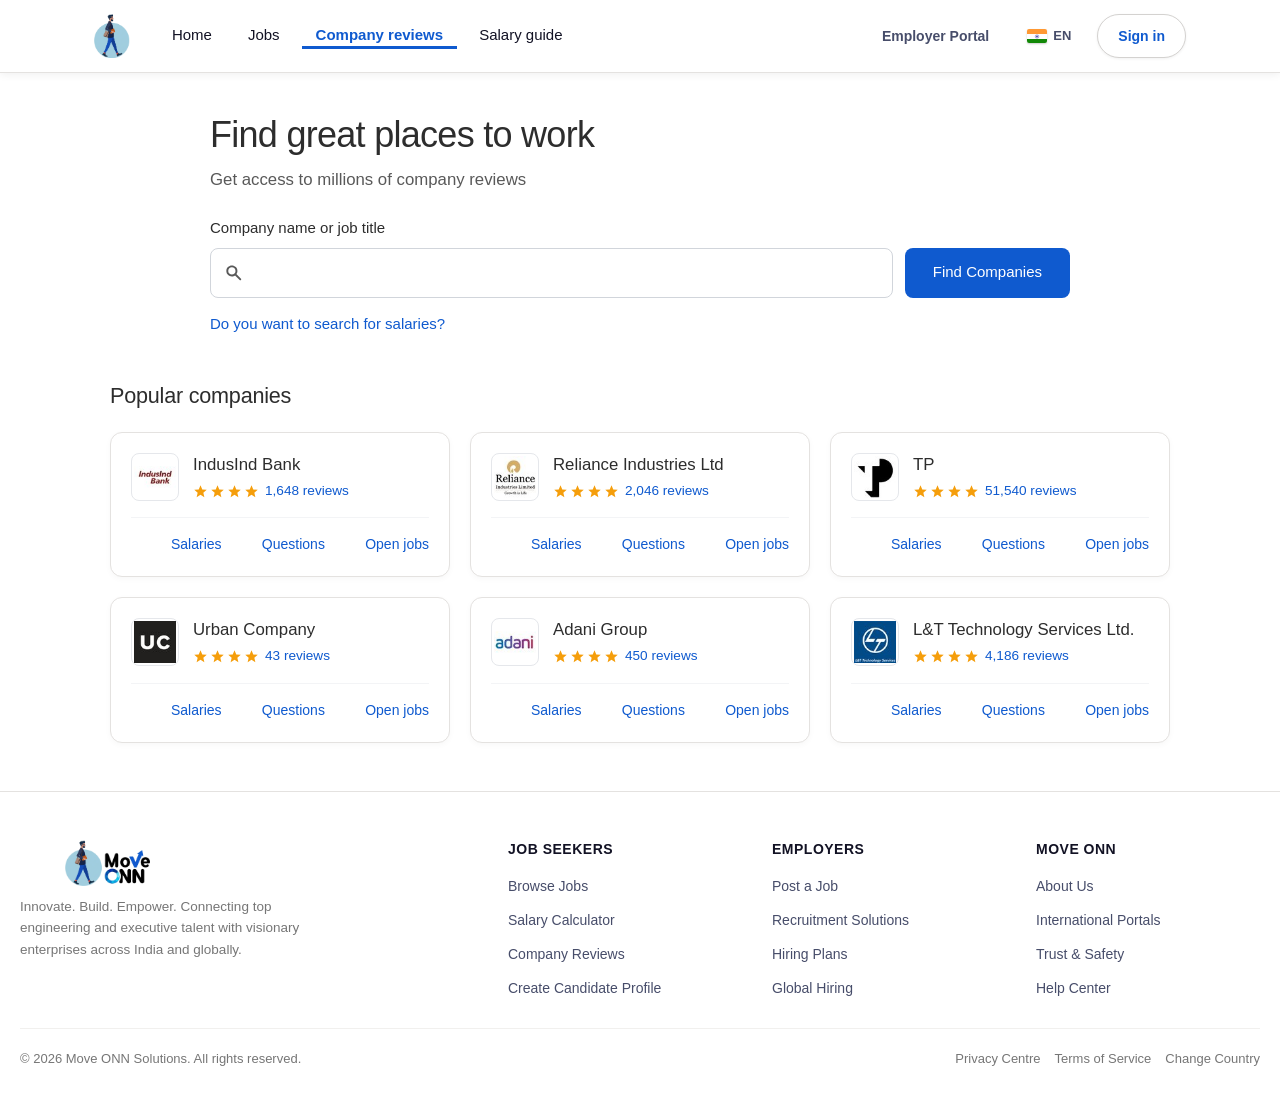
==== commit 22480d05: "Move ONN by Yuvi: Complete ground-up codebase with all root files" ====
--- a/companies.html
+++ b/companies.html
@@ -20,7 +20,17 @@
       try {
         var c = localStorage.getItem('jt_country') || 'IN';
         var l = localStorage.getItem('jt_lang') || 'en';
-        var u = localStorage.getItem('moveonn_user') || null;
+        window.handleAvatarClick = window.handleAvatarClick || function(e) {
+                if (e) { e.preventDefault(); e.stopPropagation(); }
+                var d = document.getElementById('jtUserDropdown');
+                if (d) { d.classList.toggle('is-open'); }
+                else { window.location.href = 'profile.html'; }
+              };
+              window.openAuthModal = window.openAuthModal || function(tab) {
+                var modal = document.getElementById('jtAuthModal');
+                if (modal) { modal.classList.add('is-open'); }
+              };
+              var u = localStorage.getItem('moveonn_user') || null;
         document.documentElement.setAttribute('data-country', c);
         document.documentElement.setAttribute('data-lang', l);
         document.documentElement.setAttribute('lang', l);
@@ -41,7 +51,7 @@
       
       <!-- Brand Logo -->
       <a href="index.html" class="jt-brand" aria-label="Move ONN Home">
-        <img src="assets/images/moveonn-logo.png" alt="Move ONN" class="jt-logo">
+        <img src="assets/images/moveonn-icon.png" alt="Move ONN" class="jt-logo">
       </a>
 
       <!-- Desktop Navigation Menu (Visible >= 992px) -->
@@ -145,7 +155,7 @@
       <div class="jt-drawer-backdrop" id="jtDrawerBackdrop"></div>
       <div class="jt-drawer-panel">
         <div class="jt-drawer-header">
-          <img src="assets/images/moveonn-logo.png" alt="Move ONN" class="jt-logo-sm">
+          <img src="assets/images/moveonn-icon.png" alt="Move ONN" class="jt-logo-sm">
           <button type="button" class="jt-drawer-close" id="jtDrawerCloseBtn" aria-label="Close menu">&times;</button>
         </div>
         <div class="jt-drawer-body">
@@ -407,7 +417,7 @@
         
         <!-- Brand Column -->
         <div class="jt-footer-brand">
-          <img src="assets/images/moveonn-logo.png" alt="Move ONN" class="jt-footer-logo">
+          <img src="assets/images/moveonn-combo.png" alt="Move ONN" class="jt-footer-logo">
           <p class="jt-footer-tagline">Innovate. Build. Empower. Connecting top engineering and executive talent with visionary enterprises across India and globally.</p>
         </div>
 
--- a/css/footer.css
+++ b/css/footer.css
@@ -61,7 +61,13 @@
   }
 }
 
-.jt-footer-logo,
+.jt-footer-logo {
+  height: 46px;
+  width: auto;
+  max-width: 175px;
+  object-fit: contain;
+  display: inline-block;
+}
 .jt-logo-sm {
   height: 40px;
   width: auto;
